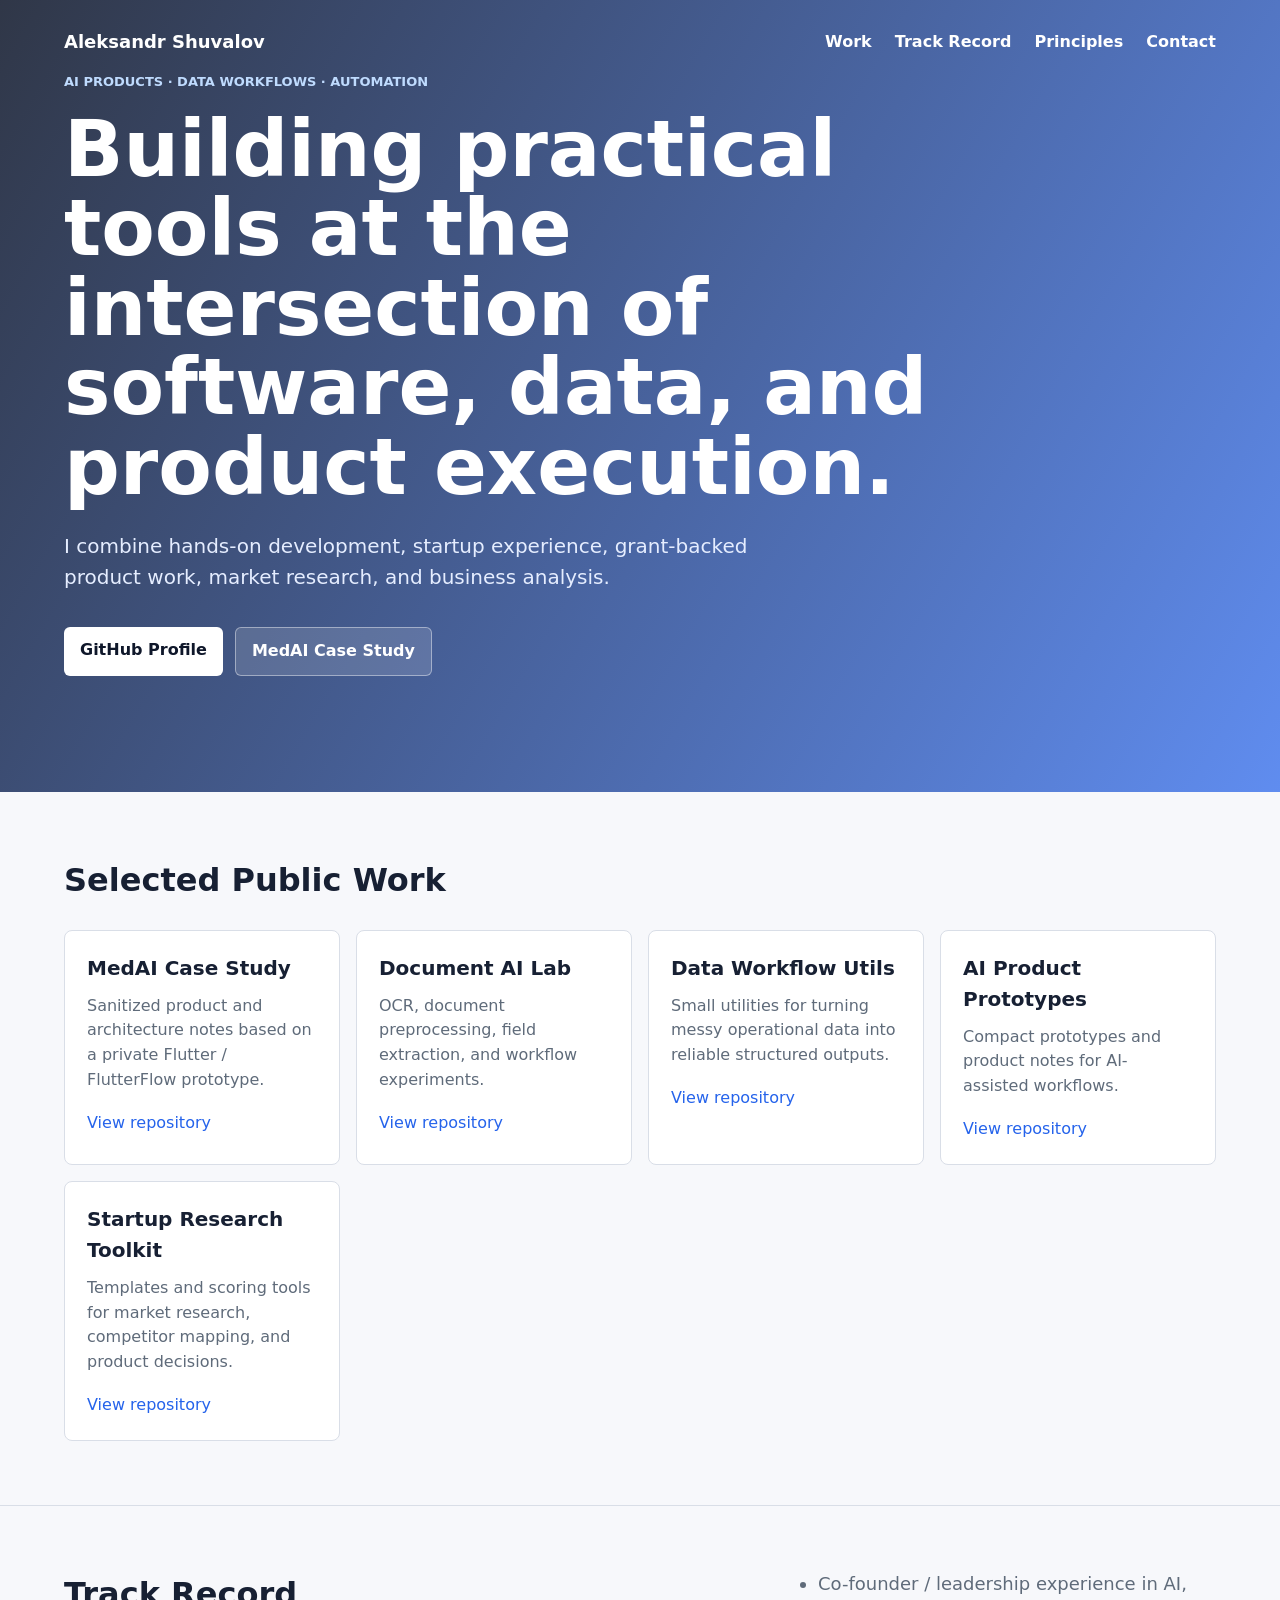
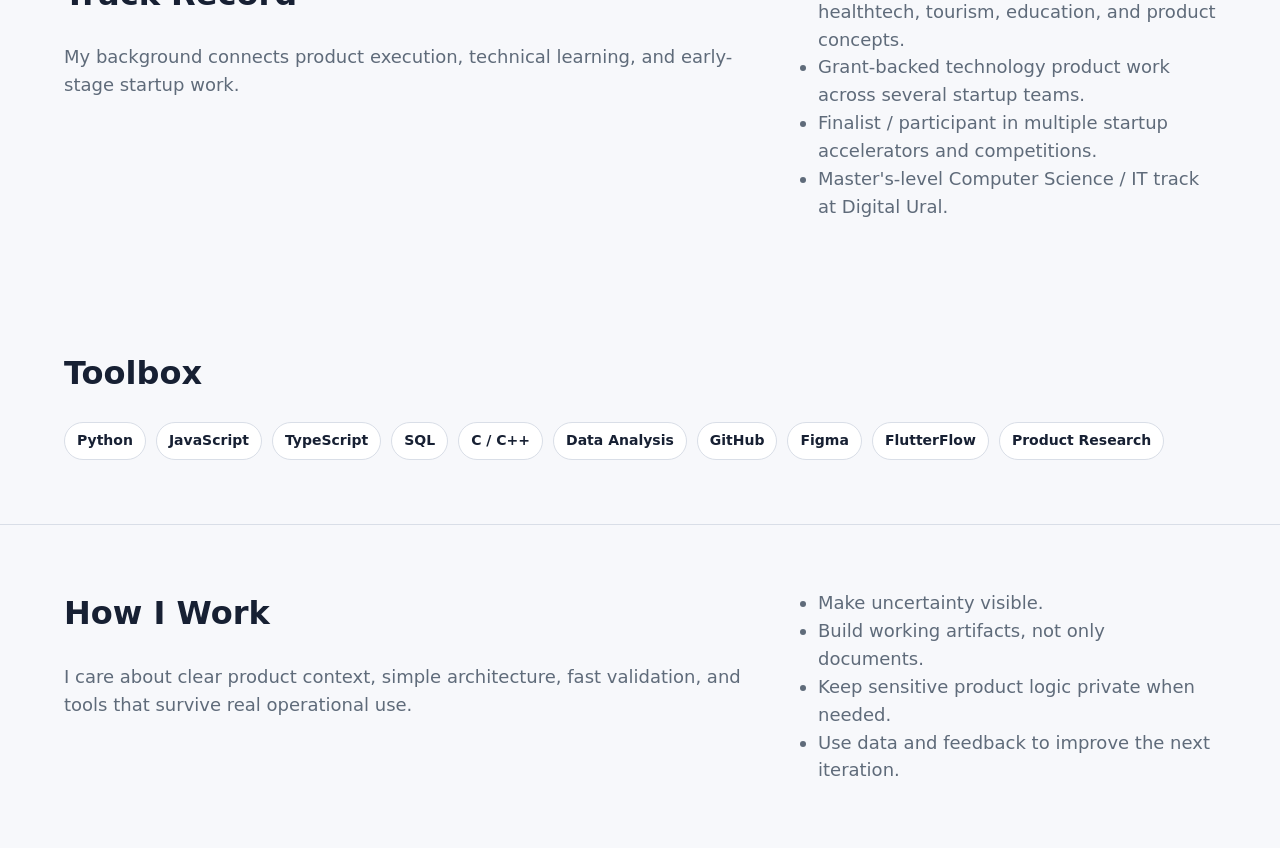
==== index.html @ 92960681 "Create portfolio site" ====
<!doctype html>
<html lang="en">
<head>
  <meta charset="utf-8">
  <meta name="viewport" content="width=device-width, initial-scale=1">
  <title>Aleksandr Shuvalov - AI Products, Data Workflows, Automation</title>
  <meta name="description" content="Portfolio of Aleksandr Shuvalov: AI products, data workflows, automation, product research, and selected public work.">
  <link rel="stylesheet" href="styles.css">
</head>
<body>
  <header class="hero">
    <nav>
      <a class="brand" href="/">Aleksandr Shuvalov</a>
      <div>
        <a href="#work">Work</a>
        <a href="#track">Track Record</a>
        <a href="#principles">Principles</a>
        <a href="mailto:shuv.aleksandr@icloud.com">Contact</a>
      </div>
    </nav>
    <section>
      <p class="eyebrow">AI products · data workflows · automation</p>
      <h1>Building practical tools at the intersection of software, data, and product execution.</h1>
      <p class="lead">I combine hands-on development, startup experience, grant-backed product work, market research, and business analysis.</p>
      <div class="actions">
        <a href="https://github.com/skritosss">GitHub Profile</a>
        <a href="https://github.com/skritosss/medai-case-study">MedAI Case Study</a>
      </div>
    </section>
  </header>

  <main>
    <section id="work" class="section">
      <h2>Selected Public Work</h2>
      <div class="grid">
        <article>
          <h3>MedAI Case Study</h3>
          <p>Sanitized product and architecture notes based on a private Flutter / FlutterFlow prototype.</p>
          <a href="https://github.com/skritosss/medai-case-study">View repository</a>
        </article>
        <article>
          <h3>Document AI Lab</h3>
          <p>OCR, document preprocessing, field extraction, and workflow experiments.</p>
          <a href="https://github.com/skritosss/document-ai-lab">View repository</a>
        </article>
        <article>
          <h3>Data Workflow Utils</h3>
          <p>Small utilities for turning messy operational data into reliable structured outputs.</p>
          <a href="https://github.com/skritosss/data-workflow-utils">View repository</a>
        </article>
        <article>
          <h3>AI Product Prototypes</h3>
          <p>Compact prototypes and product notes for AI-assisted workflows.</p>
          <a href="https://github.com/skritosss/ai-product-prototypes">View repository</a>
        </article>
        <article>
          <h3>Startup Research Toolkit</h3>
          <p>Templates and scoring tools for market research, competitor mapping, and product decisions.</p>
          <a href="https://github.com/skritosss/startup-research-toolkit">View repository</a>
        </article>
      </div>
    </section>

    <section id="track" class="section split">
      <div>
        <h2>Track Record</h2>
        <p>My background connects product execution, technical learning, and early-stage startup work.</p>
      </div>
      <ul>
        <li>Co-founder / leadership experience in AI, healthtech, tourism, education, and product concepts.</li>
        <li>Grant-backed technology product work across several startup teams.</li>
        <li>Finalist / participant in multiple startup accelerators and competitions.</li>
        <li>Master&apos;s-level Computer Science / IT track at Digital Ural.</li>
      </ul>
    </section>

    <section class="section">
      <h2>Toolbox</h2>
      <div class="chips">
        <span>Python</span>
        <span>JavaScript</span>
        <span>TypeScript</span>
        <span>SQL</span>
        <span>C / C++</span>
        <span>Data Analysis</span>
        <span>GitHub</span>
        <span>Figma</span>
        <span>FlutterFlow</span>
        <span>Product Research</span>
      </div>
    </section>

    <section id="principles" class="section split">
      <div>
        <h2>How I Work</h2>
        <p>I care about clear product context, simple architecture, fast validation, and tools that survive real operational use.</p>
      </div>
      <ul>
        <li>Make uncertainty visible.</li>
        <li>Build working artifacts, not only documents.</li>
        <li>Keep sensitive product logic private when needed.</li>
        <li>Use data and feedback to improve the next iteration.</li>
      </ul>
    </section>
  </main>
</body>
</html>
---- styles.css ----
:root {
  --bg: #f7f8fb;
  --ink: #172033;
  --muted: #5f6b7a;
  --line: #d9dee7;
  --card: #ffffff;
  --accent: #2563eb;
  --accent-dark: #0f3a8a;
}

* {
  box-sizing: border-box;
}

body {
  margin: 0;
  background: var(--bg);
  color: var(--ink);
  font-family: Inter, ui-sans-serif, system-ui, -apple-system, BlinkMacSystemFont, "Segoe UI", sans-serif;
  line-height: 1.55;
}

a {
  color: var(--accent);
  text-decoration: none;
}

a:hover {
  text-decoration: underline;
}

.hero {
  min-height: 88vh;
  padding: 28px clamp(20px, 5vw, 72px);
  background:
    linear-gradient(120deg, rgba(15, 23, 42, .86), rgba(37, 99, 235, .72)),
    url("https://images.unsplash.com/photo-1497366754035-f200968a6e72?auto=format&fit=crop&w=1800&q=80") center/cover;
  color: #fff;
  display: flex;
  flex-direction: column;
}

nav {
  display: flex;
  justify-content: space-between;
  gap: 20px;
  align-items: center;
}

nav a {
  color: #fff;
  margin-left: 18px;
  font-weight: 650;
}

.brand {
  margin-left: 0;
  font-size: 18px;
}

.hero section {
  max-width: 900px;
  margin: auto 0;
  padding-bottom: 8vh;
}

.eyebrow {
  margin: 0 0 18px;
  color: #bfdbfe;
  font-weight: 750;
  text-transform: uppercase;
  font-size: 13px;
}

h1 {
  margin: 0;
  max-width: 900px;
  font-size: clamp(40px, 7vw, 78px);
  line-height: 1.02;
  letter-spacing: 0;
}

.lead {
  max-width: 720px;
  margin: 24px 0 0;
  color: #e5edff;
  font-size: 20px;
}

.actions {
  display: flex;
  flex-wrap: wrap;
  gap: 12px;
  margin-top: 34px;
}

.actions a {
  color: #0f172a;
  background: #fff;
  border-radius: 6px;
  padding: 11px 16px;
  font-weight: 750;
}

.actions a + a {
  color: #fff;
  background: rgba(255, 255, 255, .14);
  border: 1px solid rgba(255, 255, 255, .42);
}

.section {
  padding: 64px clamp(20px, 5vw, 72px);
}

.section h2 {
  margin: 0 0 24px;
  font-size: 32px;
}

.grid {
  display: grid;
  grid-template-columns: repeat(auto-fit, minmax(240px, 1fr));
  gap: 16px;
}

.chips {
  display: flex;
  flex-wrap: wrap;
  gap: 10px;
}

.chips span {
  display: inline-flex;
  align-items: center;
  min-height: 34px;
  padding: 7px 12px;
  border: 1px solid var(--line);
  border-radius: 999px;
  background: #fff;
  color: var(--ink);
  font-weight: 700;
  font-size: 14px;
}

article {
  background: var(--card);
  border: 1px solid var(--line);
  border-radius: 8px;
  padding: 22px;
}

article h3 {
  margin: 0 0 10px;
  font-size: 20px;
}

article p {
  min-height: 74px;
  margin: 0 0 18px;
  color: var(--muted);
}

.split {
  display: grid;
  grid-template-columns: minmax(0, 1fr) minmax(260px, 420px);
  gap: 42px;
  border-top: 1px solid var(--line);
}

.split p,
.split li {
  color: var(--muted);
  font-size: 18px;
}

.split ul {
  margin: 0;
  padding-left: 22px;
}

@media (max-width: 720px) {
  nav {
    align-items: flex-start;
    flex-direction: column;
  }

  nav a {
    margin: 0 14px 0 0;
  }

  .split {
    grid-template-columns: 1fr;
  }
}
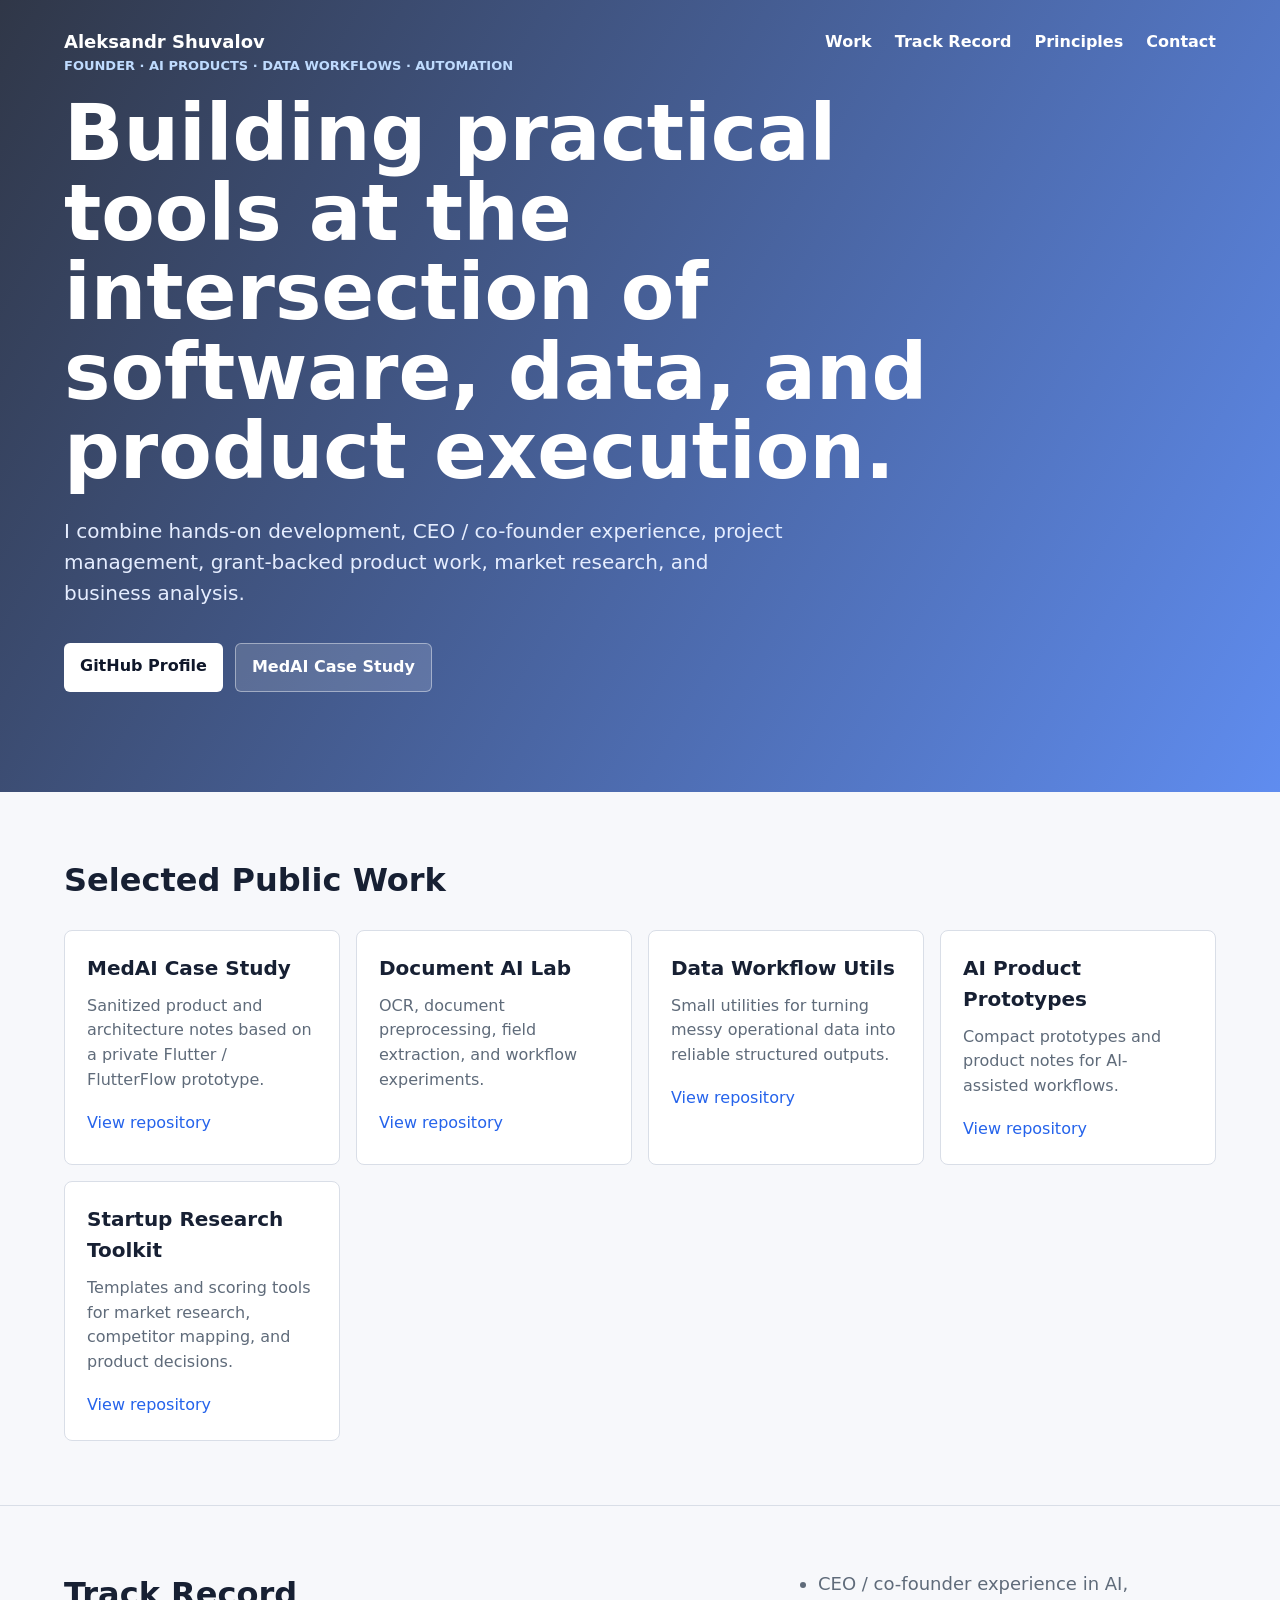
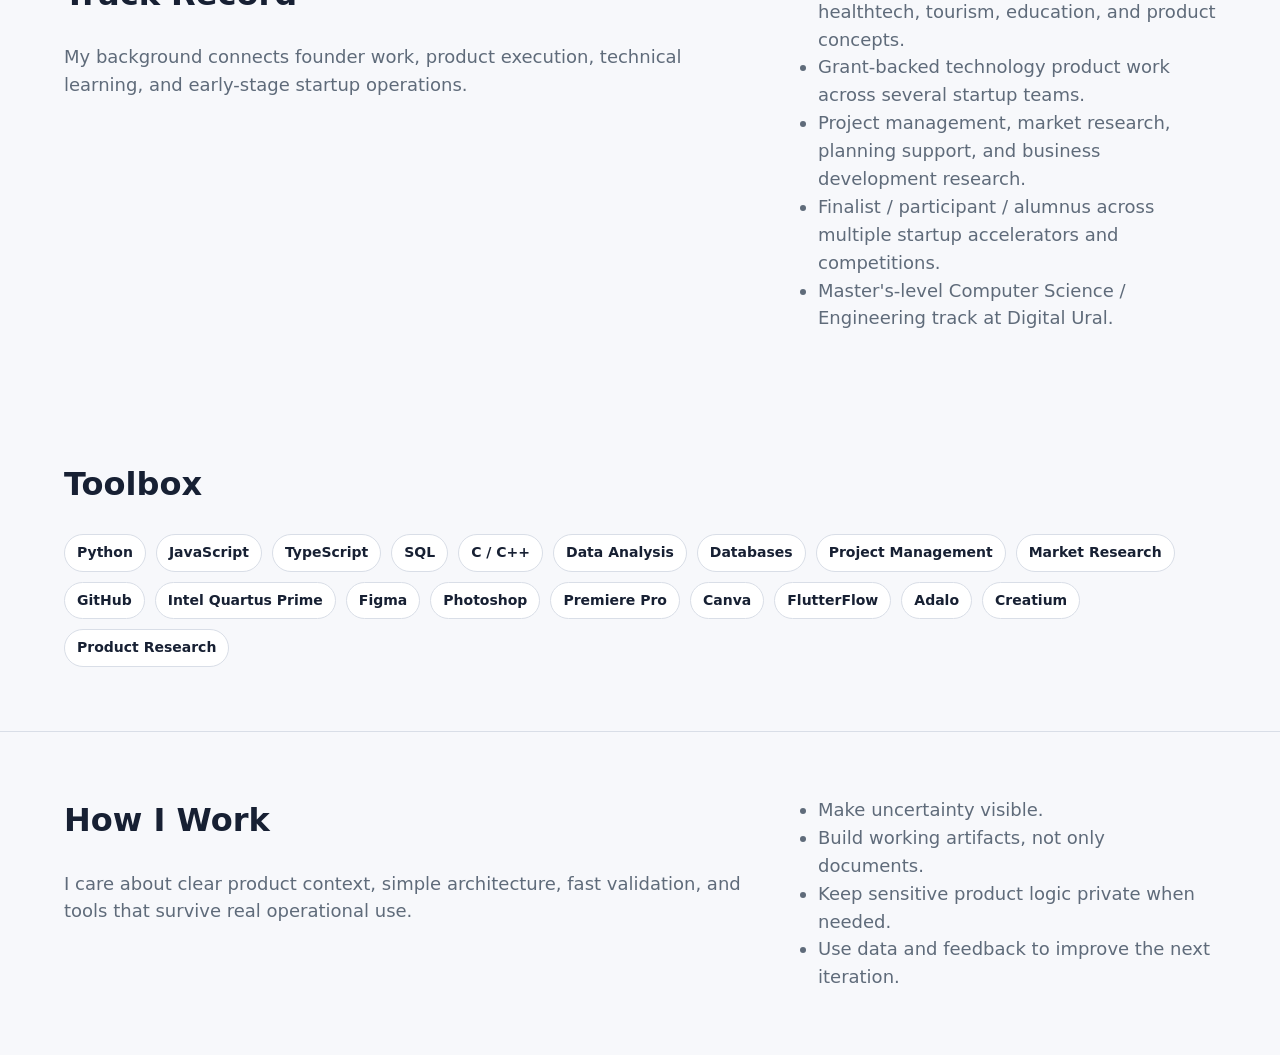
==== commit 7b80b825: "Align portfolio with updated CV" ====
--- a/index.html
+++ b/index.html
@@ -3,8 +3,8 @@
 <head>
   <meta charset="utf-8">
   <meta name="viewport" content="width=device-width, initial-scale=1">
-  <title>Aleksandr Shuvalov - AI Products, Data Workflows, Automation</title>
-  <meta name="description" content="Portfolio of Aleksandr Shuvalov: AI products, data workflows, automation, product research, and selected public work.">
+  <title>Aleksandr Shuvalov - Founder, AI Products, Data Workflows</title>
+  <meta name="description" content="Portfolio of Aleksandr Shuvalov: founder, IT and product specialist focused on AI products, data workflows, automation, market research, and product execution.">
   <link rel="stylesheet" href="styles.css">
 </head>
 <body>
@@ -19,9 +19,9 @@
       </div>
     </nav>
     <section>
-      <p class="eyebrow">AI products · data workflows · automation</p>
+      <p class="eyebrow">Founder · AI products · data workflows · automation</p>
       <h1>Building practical tools at the intersection of software, data, and product execution.</h1>
-      <p class="lead">I combine hands-on development, startup experience, grant-backed product work, market research, and business analysis.</p>
+      <p class="lead">I combine hands-on development, CEO / co-founder experience, project management, grant-backed product work, market research, and business analysis.</p>
       <div class="actions">
         <a href="https://github.com/skritosss">GitHub Profile</a>
         <a href="https://github.com/skritosss/medai-case-study">MedAI Case Study</a>
@@ -64,13 +64,14 @@
     <section id="track" class="section split">
       <div>
         <h2>Track Record</h2>
-        <p>My background connects product execution, technical learning, and early-stage startup work.</p>
+        <p>My background connects founder work, product execution, technical learning, and early-stage startup operations.</p>
       </div>
       <ul>
-        <li>Co-founder / leadership experience in AI, healthtech, tourism, education, and product concepts.</li>
+        <li>CEO / co-founder experience in AI, healthtech, tourism, education, and product concepts.</li>
         <li>Grant-backed technology product work across several startup teams.</li>
-        <li>Finalist / participant in multiple startup accelerators and competitions.</li>
-        <li>Master&apos;s-level Computer Science / IT track at Digital Ural.</li>
+        <li>Project management, market research, planning support, and business development research.</li>
+        <li>Finalist / participant / alumnus across multiple startup accelerators and competitions.</li>
+        <li>Master&apos;s-level Computer Science / Engineering track at Digital Ural.</li>
       </ul>
     </section>
 
@@ -83,9 +84,18 @@
         <span>SQL</span>
         <span>C / C++</span>
         <span>Data Analysis</span>
+        <span>Databases</span>
+        <span>Project Management</span>
+        <span>Market Research</span>
         <span>GitHub</span>
+        <span>Intel Quartus Prime</span>
         <span>Figma</span>
+        <span>Photoshop</span>
+        <span>Premiere Pro</span>
+        <span>Canva</span>
         <span>FlutterFlow</span>
+        <span>Adalo</span>
+        <span>Creatium</span>
         <span>Product Research</span>
       </div>
     </section>
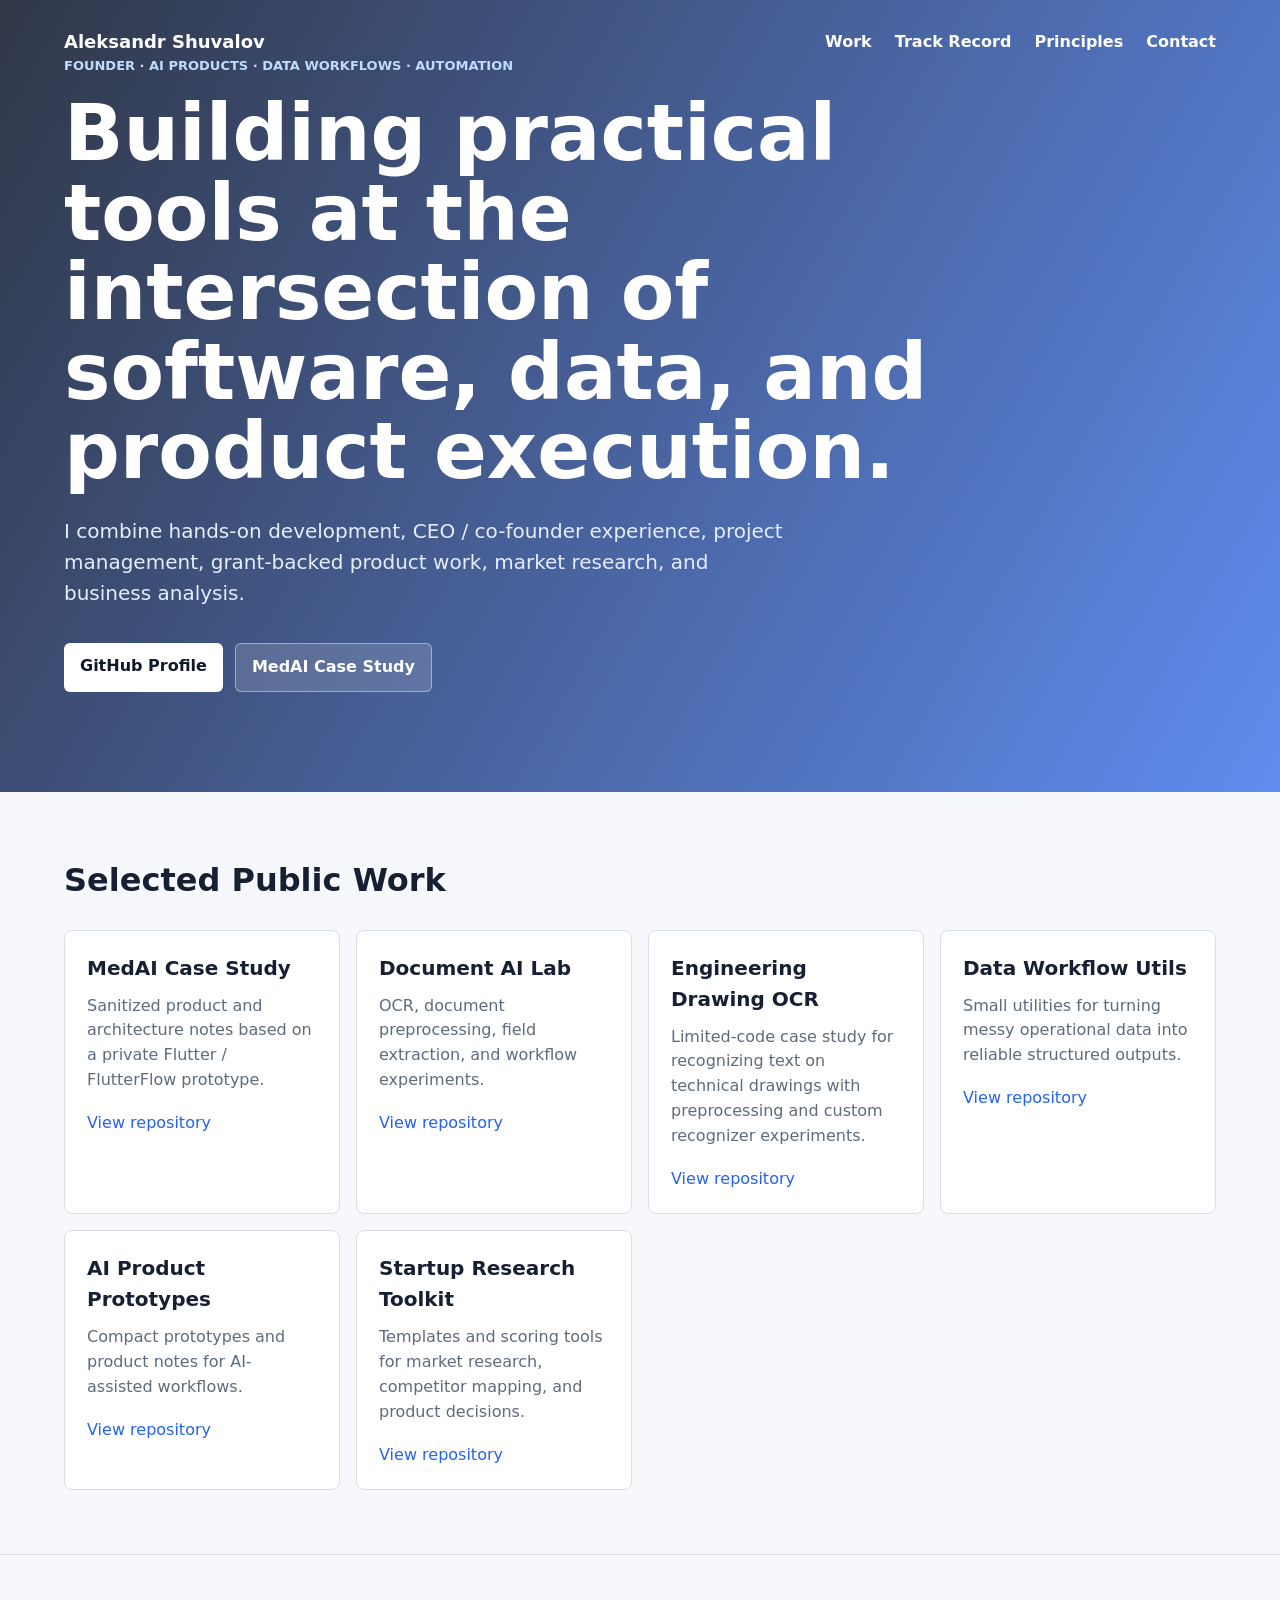
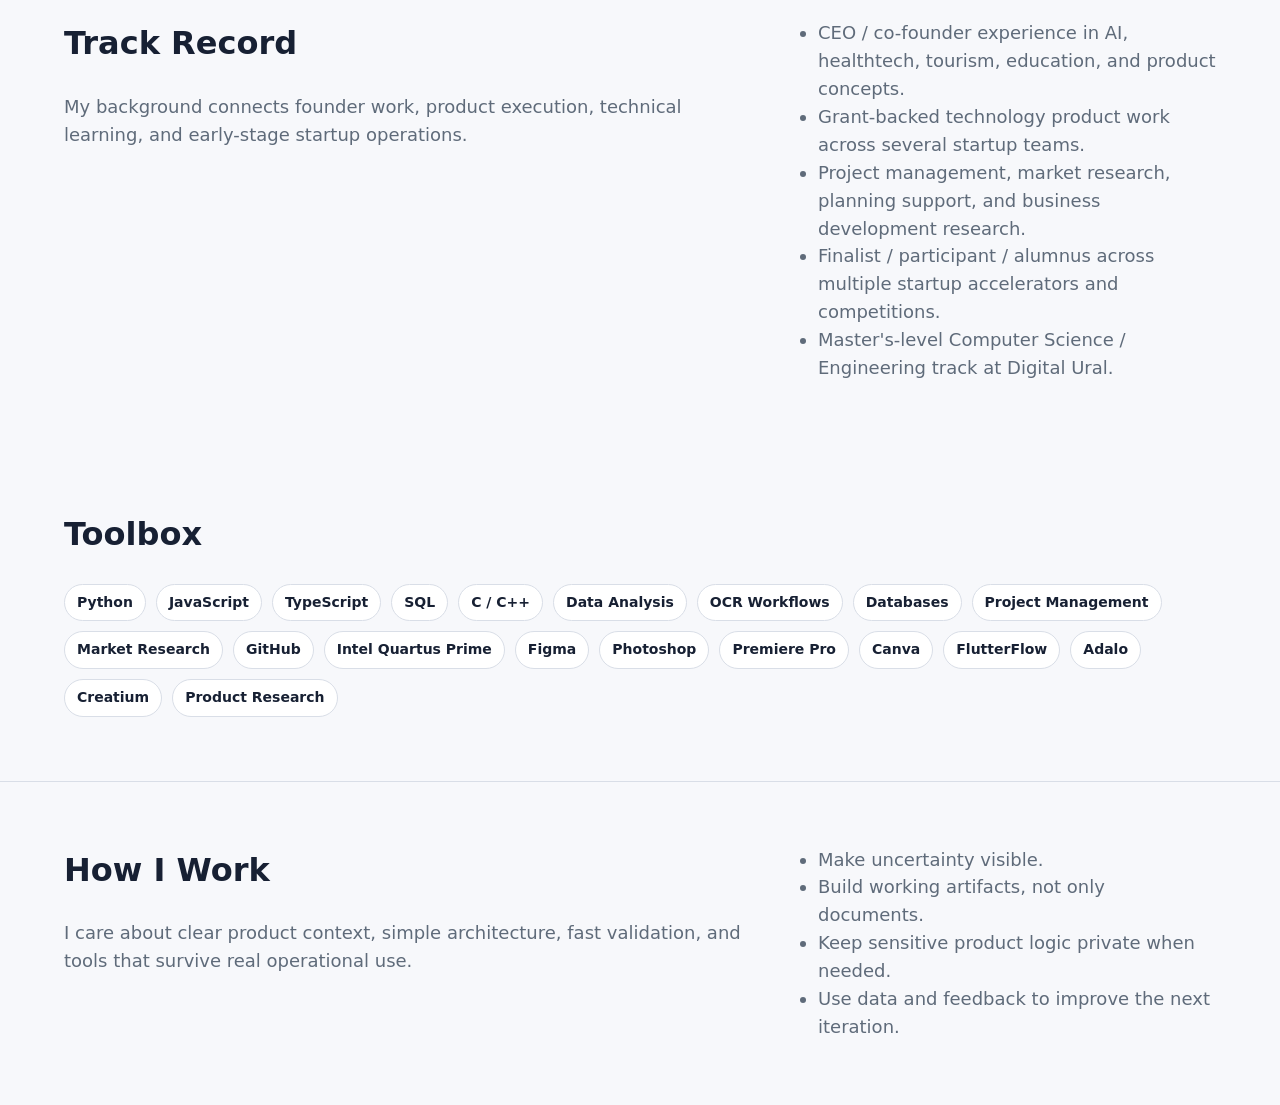
==== commit ad672065: "Add engineering drawing OCR portfolio case" ====
--- a/index.html
+++ b/index.html
@@ -44,6 +44,11 @@
           <a href="https://github.com/skritosss/document-ai-lab">View repository</a>
         </article>
         <article>
+          <h3>Engineering Drawing OCR</h3>
+          <p>Limited-code case study for recognizing text on technical drawings with preprocessing and custom recognizer experiments.</p>
+          <a href="https://github.com/skritosss/engineering-drawing-ocr">View repository</a>
+        </article>
+        <article>
           <h3>Data Workflow Utils</h3>
           <p>Small utilities for turning messy operational data into reliable structured outputs.</p>
           <a href="https://github.com/skritosss/data-workflow-utils">View repository</a>
@@ -84,6 +89,7 @@
         <span>SQL</span>
         <span>C / C++</span>
         <span>Data Analysis</span>
+        <span>OCR Workflows</span>
         <span>Databases</span>
         <span>Project Management</span>
         <span>Market Research</span>
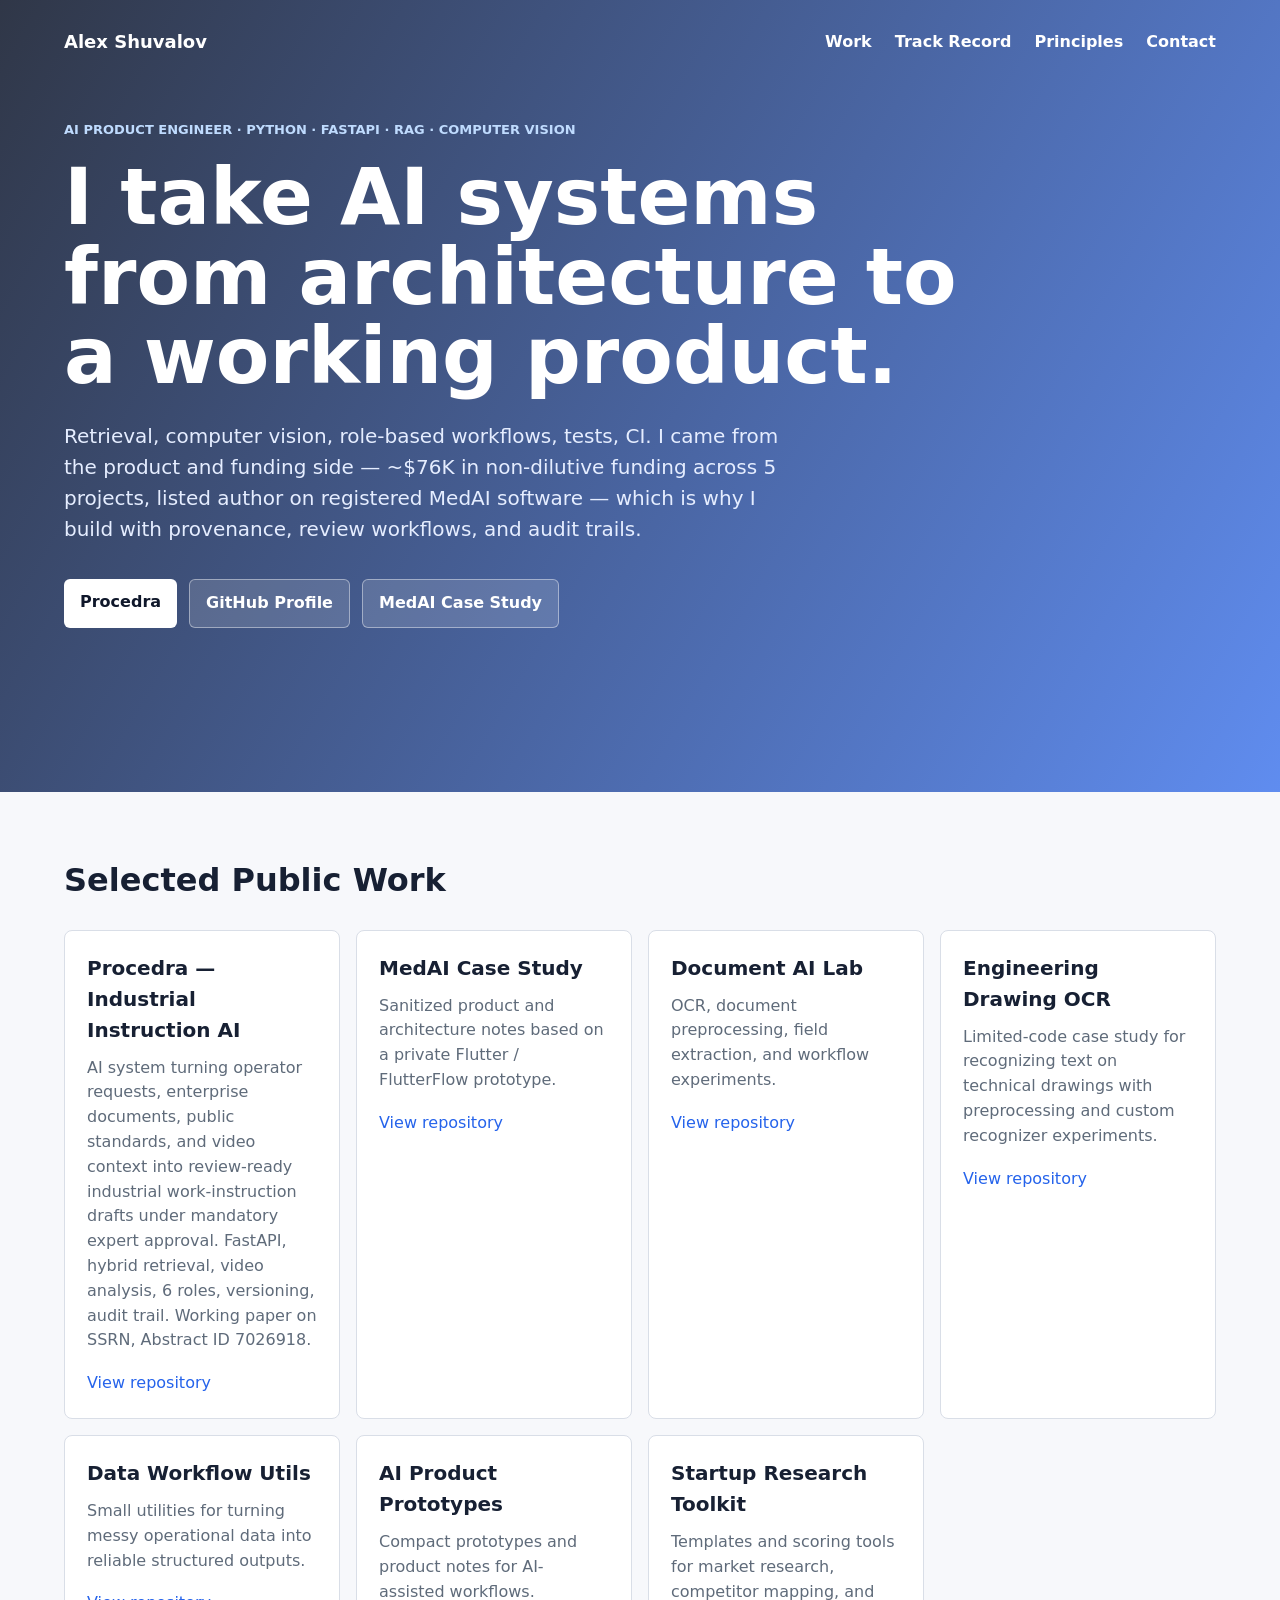
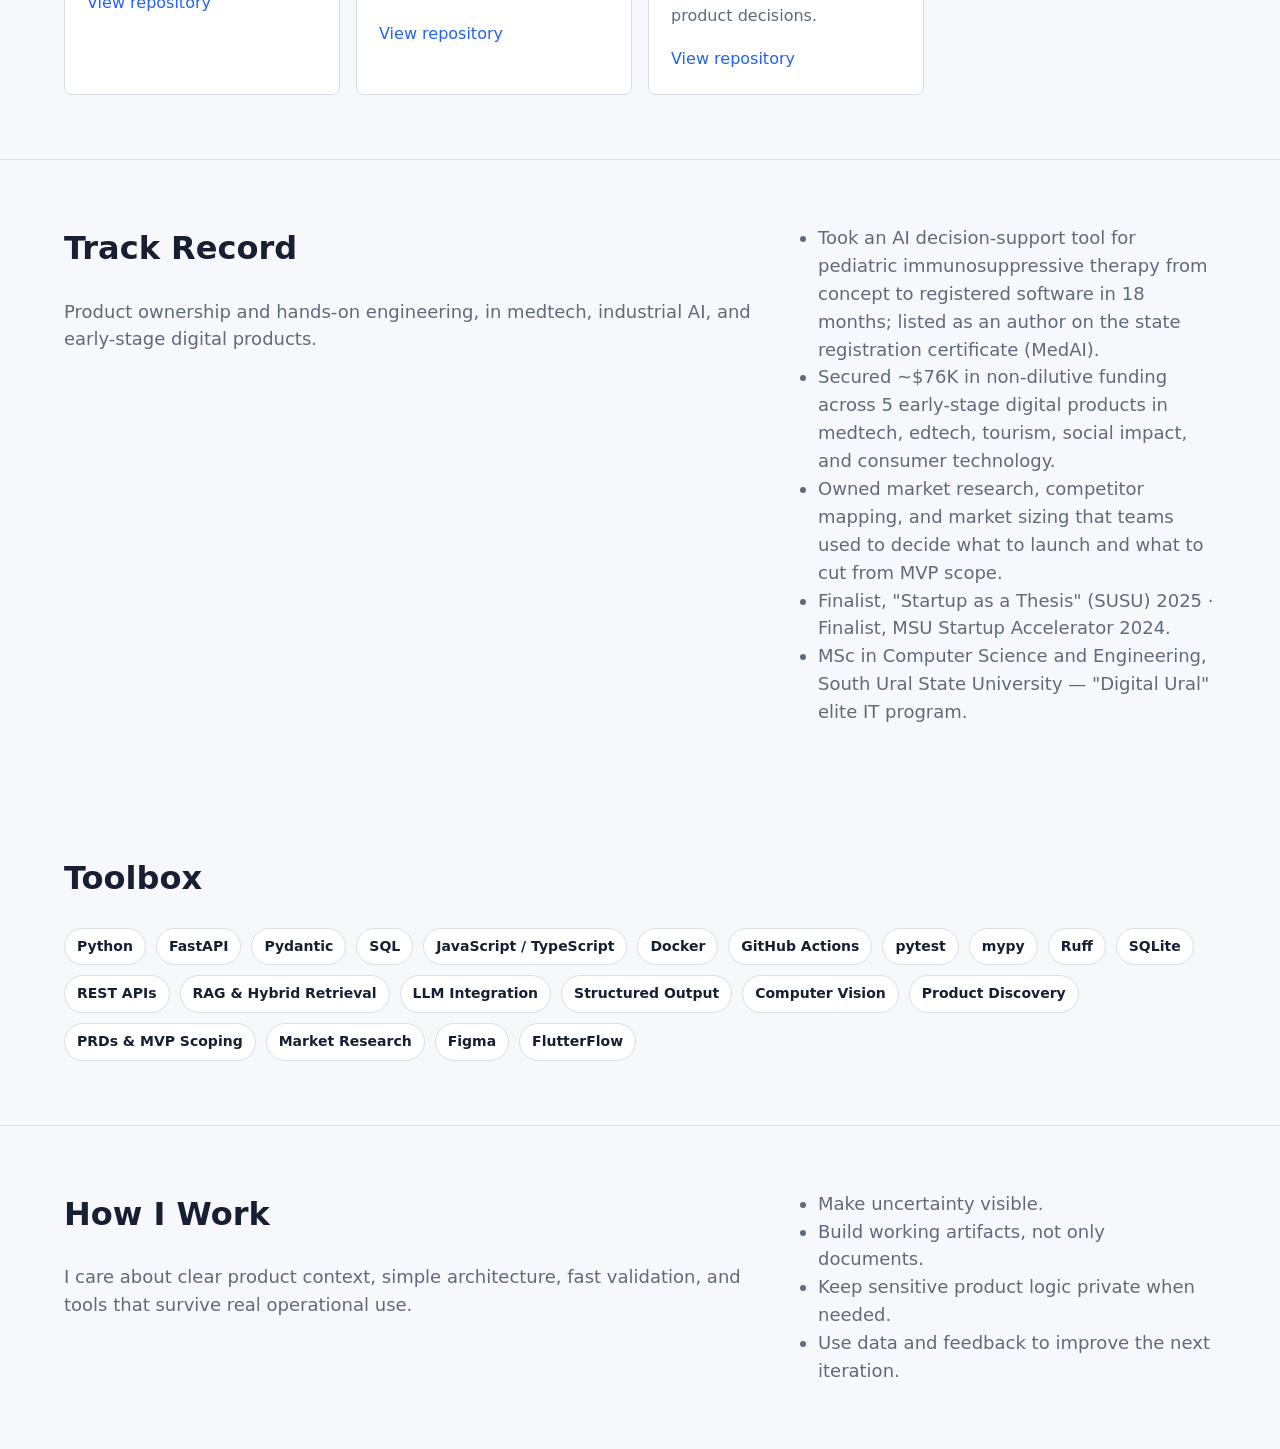
==== commit cc8802e1: "Align portfolio with AI Product Engineer positioning" ====
--- a/index.html
+++ b/index.html
@@ -3,14 +3,14 @@
 <head>
   <meta charset="utf-8">
   <meta name="viewport" content="width=device-width, initial-scale=1">
-  <title>Aleksandr Shuvalov - Founder, AI Products, Data Workflows</title>
-  <meta name="description" content="Portfolio of Aleksandr Shuvalov: founder, IT and product specialist focused on AI products, data workflows, automation, market research, and product execution.">
+  <title>Alex Shuvalov - AI Product Engineer</title>
+  <meta name="description" content="Portfolio of Alex Shuvalov: AI product engineer working with Python, FastAPI, RAG and retrieval, computer vision, and role-based product workflows.">
   <link rel="stylesheet" href="styles.css">
 </head>
 <body>
   <header class="hero">
     <nav>
-      <a class="brand" href="/">Aleksandr Shuvalov</a>
+      <a class="brand" href="/">Alex Shuvalov</a>
       <div>
         <a href="#work">Work</a>
         <a href="#track">Track Record</a>
@@ -19,10 +19,11 @@
       </div>
     </nav>
     <section>
-      <p class="eyebrow">Founder · AI products · data workflows · automation</p>
-      <h1>Building practical tools at the intersection of software, data, and product execution.</h1>
-      <p class="lead">I combine hands-on development, CEO / co-founder experience, project management, grant-backed product work, market research, and business analysis.</p>
+      <p class="eyebrow">AI Product Engineer · Python · FastAPI · RAG · Computer Vision</p>
+      <h1>I take AI systems from architecture to a working product.</h1>
+      <p class="lead">Retrieval, computer vision, role-based workflows, tests, CI. I came from the product and funding side — ~$76K in non-dilutive funding across 5 projects, listed author on registered MedAI software — which is why I build with provenance, review workflows, and audit trails.</p>
       <div class="actions">
+        <a href="https://github.com/skritosss/procedra-industrial-ai">Procedra</a>
         <a href="https://github.com/skritosss">GitHub Profile</a>
         <a href="https://github.com/skritosss/medai-case-study">MedAI Case Study</a>
       </div>
@@ -33,6 +34,11 @@
     <section id="work" class="section">
       <h2>Selected Public Work</h2>
       <div class="grid">
+        <article>
+          <h3>Procedra — Industrial Instruction AI</h3>
+          <p>AI system turning operator requests, enterprise documents, public standards, and video context into review-ready industrial work-instruction drafts under mandatory expert approval. FastAPI, hybrid retrieval, video analysis, 6 roles, versioning, audit trail. Working paper on SSRN, Abstract ID 7026918.</p>
+          <a href="https://github.com/skritosss/procedra-industrial-ai">View repository</a>
+        </article>
         <article>
           <h3>MedAI Case Study</h3>
           <p>Sanitized product and architecture notes based on a private Flutter / FlutterFlow prototype.</p>
@@ -69,14 +75,14 @@
     <section id="track" class="section split">
       <div>
         <h2>Track Record</h2>
-        <p>My background connects founder work, product execution, technical learning, and early-stage startup operations.</p>
+        <p>Product ownership and hands-on engineering, in medtech, industrial AI, and early-stage digital products.</p>
       </div>
       <ul>
-        <li>CEO / co-founder experience in AI, healthtech, tourism, education, and product concepts.</li>
-        <li>Grant-backed technology product work across several startup teams.</li>
-        <li>Project management, market research, planning support, and business development research.</li>
-        <li>Finalist / participant / alumnus across multiple startup accelerators and competitions.</li>
-        <li>Master&apos;s-level Computer Science / Engineering track at Digital Ural.</li>
+        <li>Took an AI decision-support tool for pediatric immunosuppressive therapy from concept to registered software in 18 months; listed as an author on the state registration certificate (MedAI).</li>
+        <li>Secured ~$76K in non-dilutive funding across 5 early-stage digital products in medtech, edtech, tourism, social impact, and consumer technology.</li>
+        <li>Owned market research, competitor mapping, and market sizing that teams used to decide what to launch and what to cut from MVP scope.</li>
+        <li>Finalist, &quot;Startup as a Thesis&quot; (SUSU) 2025 · Finalist, MSU Startup Accelerator 2024.</li>
+        <li>MSc in Computer Science and Engineering, South Ural State University — &quot;Digital Ural&quot; elite IT program.</li>
       </ul>
     </section>
 
@@ -84,25 +90,26 @@
       <h2>Toolbox</h2>
       <div class="chips">
         <span>Python</span>
-        <span>JavaScript</span>
-        <span>TypeScript</span>
+        <span>FastAPI</span>
+        <span>Pydantic</span>
         <span>SQL</span>
-        <span>C / C++</span>
-        <span>Data Analysis</span>
-        <span>OCR Workflows</span>
-        <span>Databases</span>
-        <span>Project Management</span>
+        <span>JavaScript / TypeScript</span>
+        <span>Docker</span>
+        <span>GitHub Actions</span>
+        <span>pytest</span>
+        <span>mypy</span>
+        <span>Ruff</span>
+        <span>SQLite</span>
+        <span>REST APIs</span>
+        <span>RAG &amp; Hybrid Retrieval</span>
+        <span>LLM Integration</span>
+        <span>Structured Output</span>
+        <span>Computer Vision</span>
+        <span>Product Discovery</span>
+        <span>PRDs &amp; MVP Scoping</span>
         <span>Market Research</span>
-        <span>GitHub</span>
-        <span>Intel Quartus Prime</span>
         <span>Figma</span>
-        <span>Photoshop</span>
-        <span>Premiere Pro</span>
-        <span>Canva</span>
         <span>FlutterFlow</span>
-        <span>Adalo</span>
-        <span>Creatium</span>
-        <span>Product Research</span>
       </div>
     </section>
 
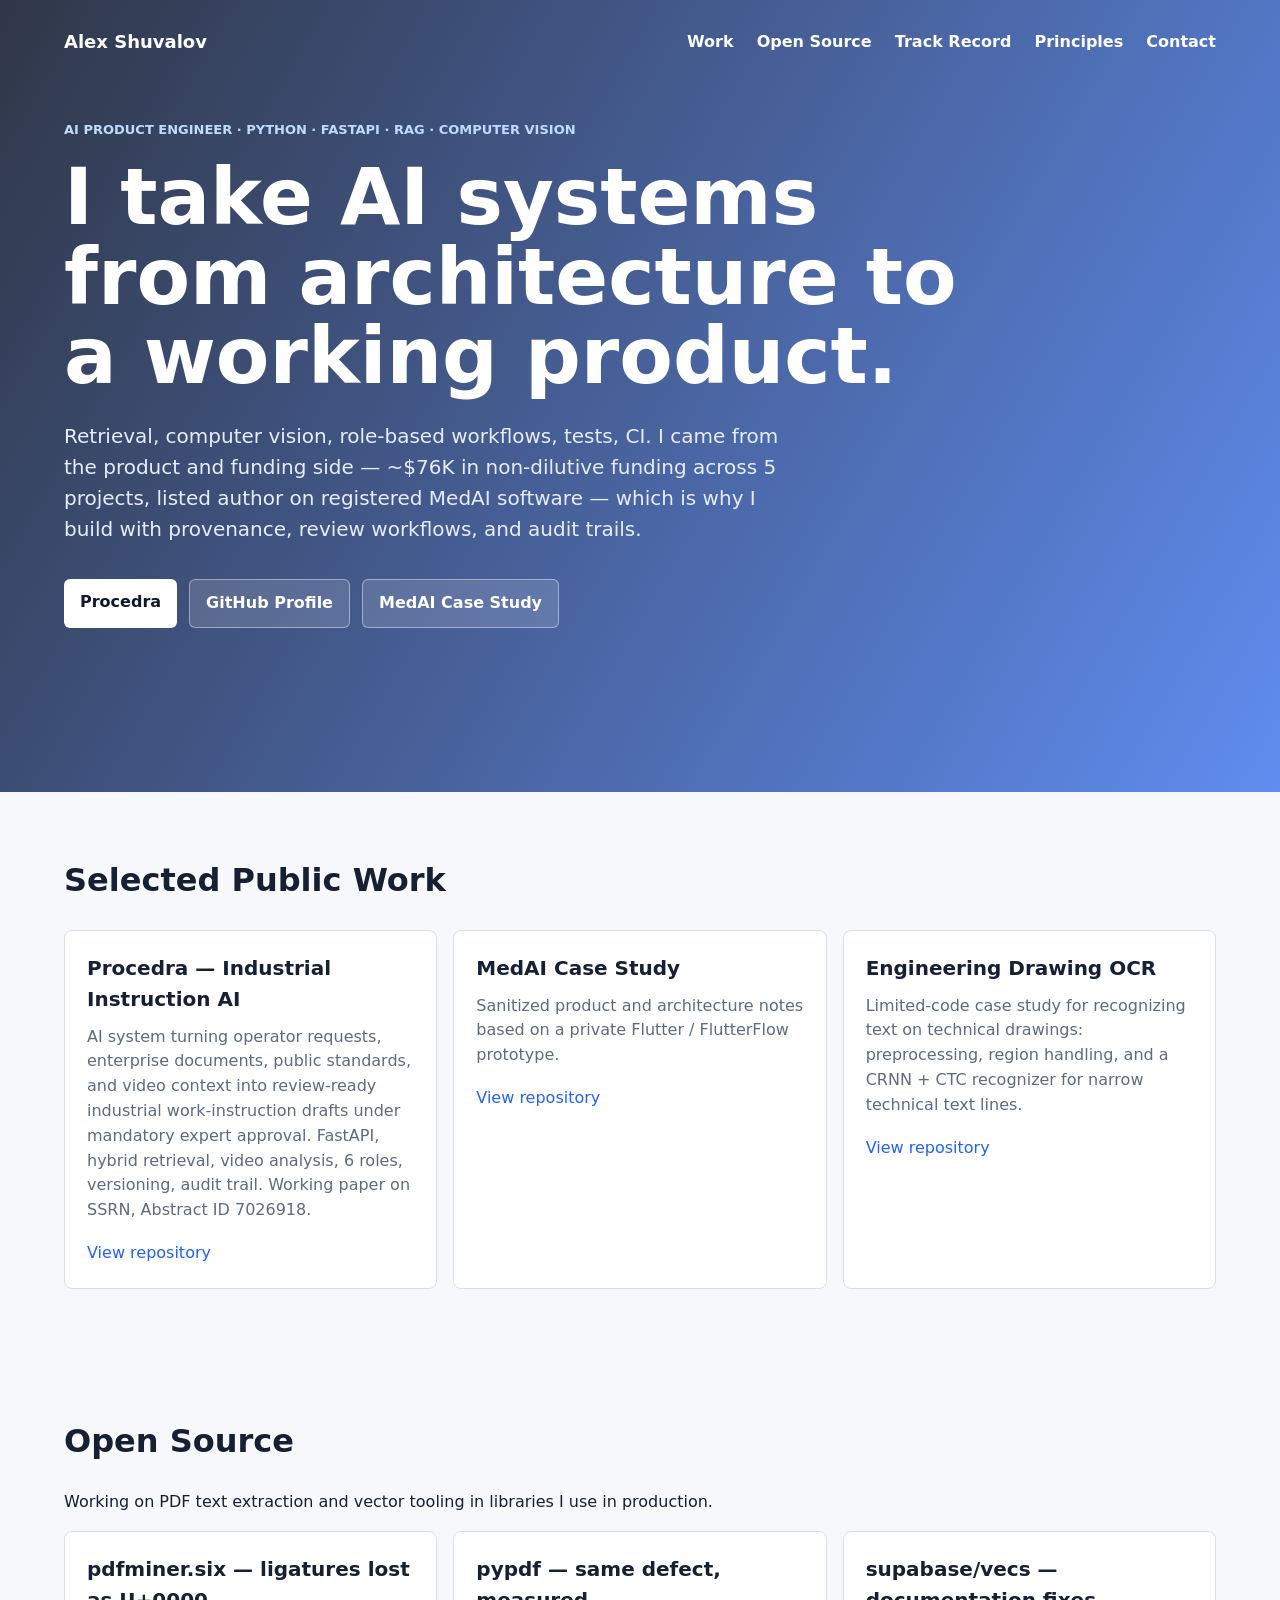
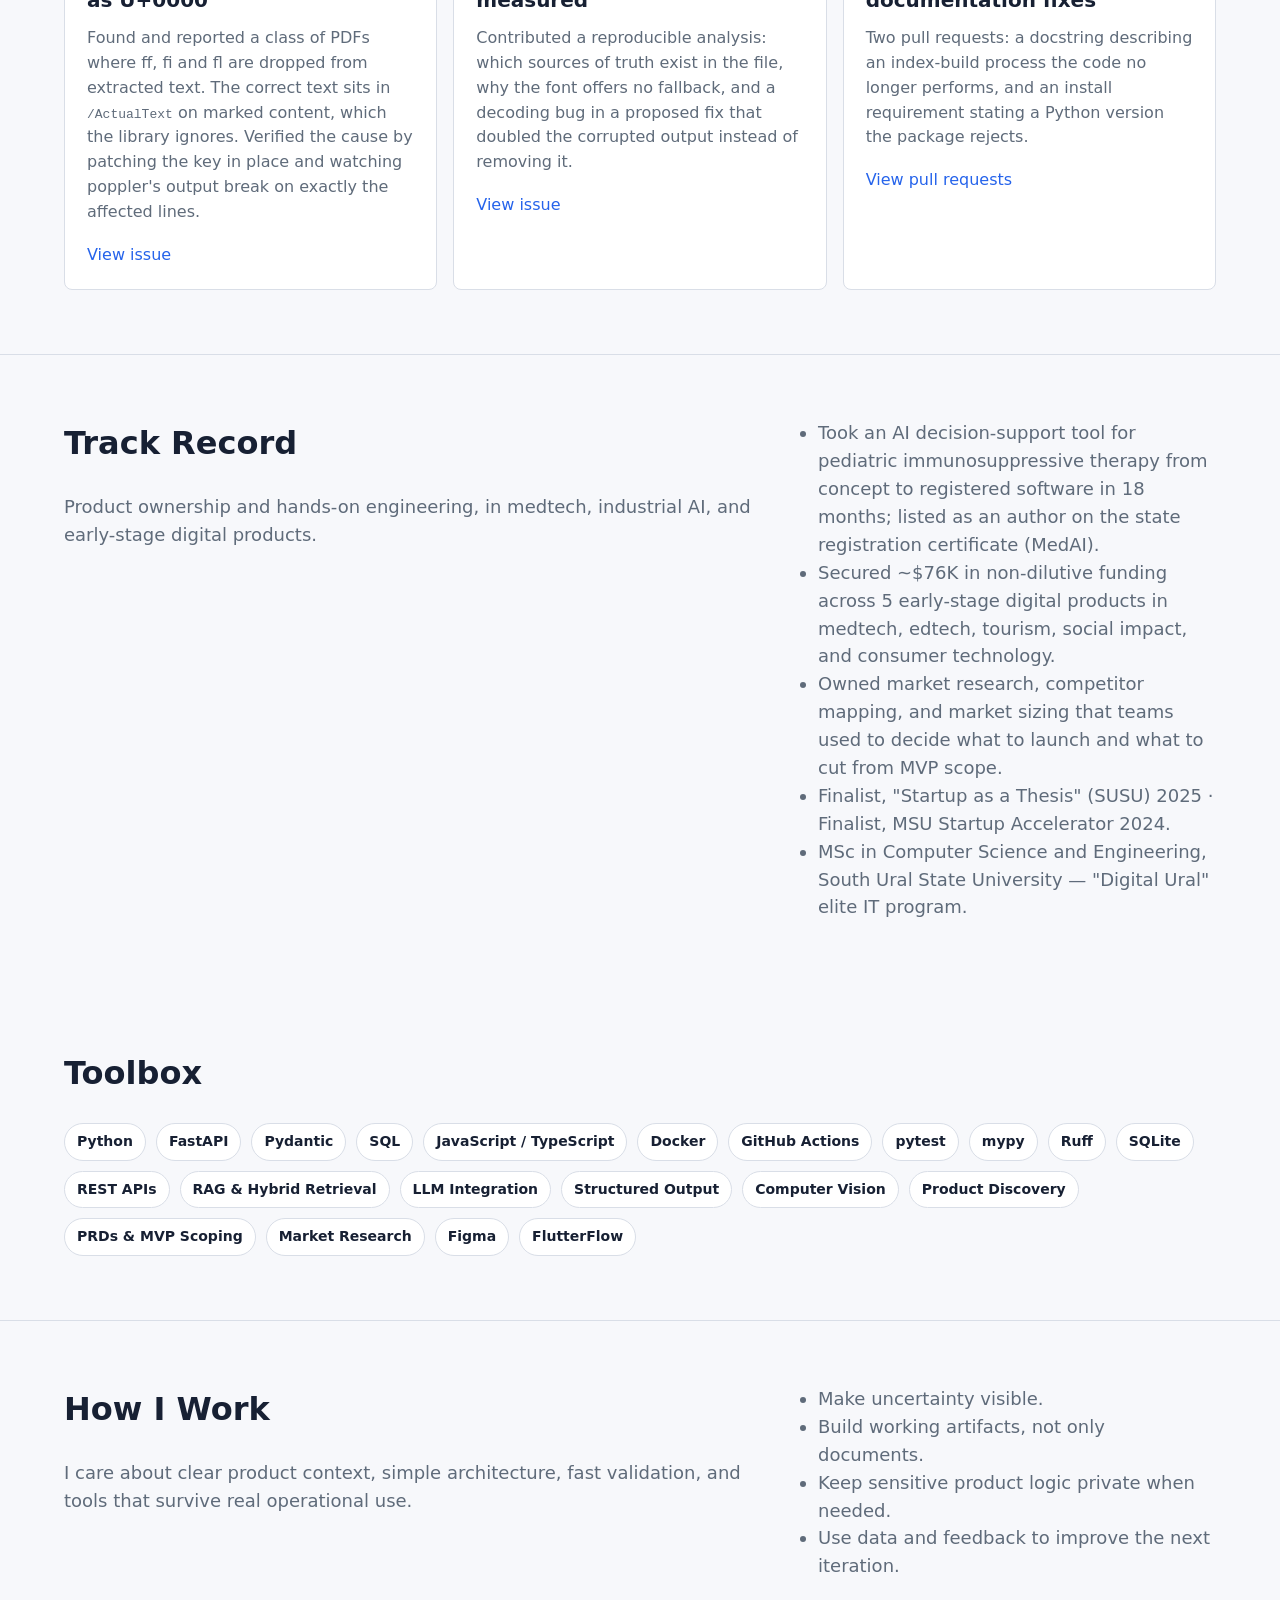
==== commit 44d3a78d: "Show three real projects and the open-source work instead of seven stubs Four of the seven listed re" ====
--- a/index.html
+++ b/index.html
@@ -13,6 +13,7 @@
       <a class="brand" href="/">Alex Shuvalov</a>
       <div>
         <a href="#work">Work</a>
+        <a href="#oss">Open Source</a>
         <a href="#track">Track Record</a>
         <a href="#principles">Principles</a>
         <a href="mailto:shuv.aleksandr@icloud.com">Contact</a>
@@ -45,29 +46,31 @@
           <a href="https://github.com/skritosss/medai-case-study">View repository</a>
         </article>
         <article>
-          <h3>Document AI Lab</h3>
-          <p>OCR, document preprocessing, field extraction, and workflow experiments.</p>
-          <a href="https://github.com/skritosss/document-ai-lab">View repository</a>
+          <h3>Engineering Drawing OCR</h3>
+          <p>Limited-code case study for recognizing text on technical drawings: preprocessing, region handling, and a CRNN + CTC recognizer for narrow technical text lines.</p>
+          <a href="https://github.com/skritosss/engineering-drawing-ocr">View repository</a>
+        </article>
+      </div>
+    </section>
+
+    <section id="oss" class="section">
+      <h2>Open Source</h2>
+      <p>Working on PDF text extraction and vector tooling in libraries I use in production.</p>
+      <div class="grid">
+        <article>
+          <h3>pdfminer.six — ligatures lost as U+0000</h3>
+          <p>Found and reported a class of PDFs where ff, fi and fl are dropped from extracted text. The correct text sits in <code>/ActualText</code> on marked content, which the library ignores. Verified the cause by patching the key in place and watching poppler's output break on exactly the affected lines.</p>
+          <a href="https://github.com/pdfminer/pdfminer.six/issues/1288">View issue</a>
         </article>
         <article>
-          <h3>Engineering Drawing OCR</h3>
-          <p>Limited-code case study for recognizing text on technical drawings with preprocessing and custom recognizer experiments.</p>
-          <a href="https://github.com/skritosss/engineering-drawing-ocr">View repository</a>
+          <h3>pypdf — same defect, measured</h3>
+          <p>Contributed a reproducible analysis: which sources of truth exist in the file, why the font offers no fallback, and a decoding bug in a proposed fix that doubled the corrupted output instead of removing it.</p>
+          <a href="https://github.com/py-pdf/pypdf/issues/1351">View issue</a>
         </article>
         <article>
-          <h3>Data Workflow Utils</h3>
-          <p>Small utilities for turning messy operational data into reliable structured outputs.</p>
-          <a href="https://github.com/skritosss/data-workflow-utils">View repository</a>
-        </article>
-        <article>
-          <h3>AI Product Prototypes</h3>
-          <p>Compact prototypes and product notes for AI-assisted workflows.</p>
-          <a href="https://github.com/skritosss/ai-product-prototypes">View repository</a>
-        </article>
-        <article>
-          <h3>Startup Research Toolkit</h3>
-          <p>Templates and scoring tools for market research, competitor mapping, and product decisions.</p>
-          <a href="https://github.com/skritosss/startup-research-toolkit">View repository</a>
+          <h3>supabase/vecs — documentation fixes</h3>
+          <p>Two pull requests: a docstring describing an index-build process the code no longer performs, and an install requirement stating a Python version the package rejects.</p>
+          <a href="https://github.com/supabase/vecs/pulls?q=author%3Askritosss">View pull requests</a>
         </article>
       </div>
     </section>
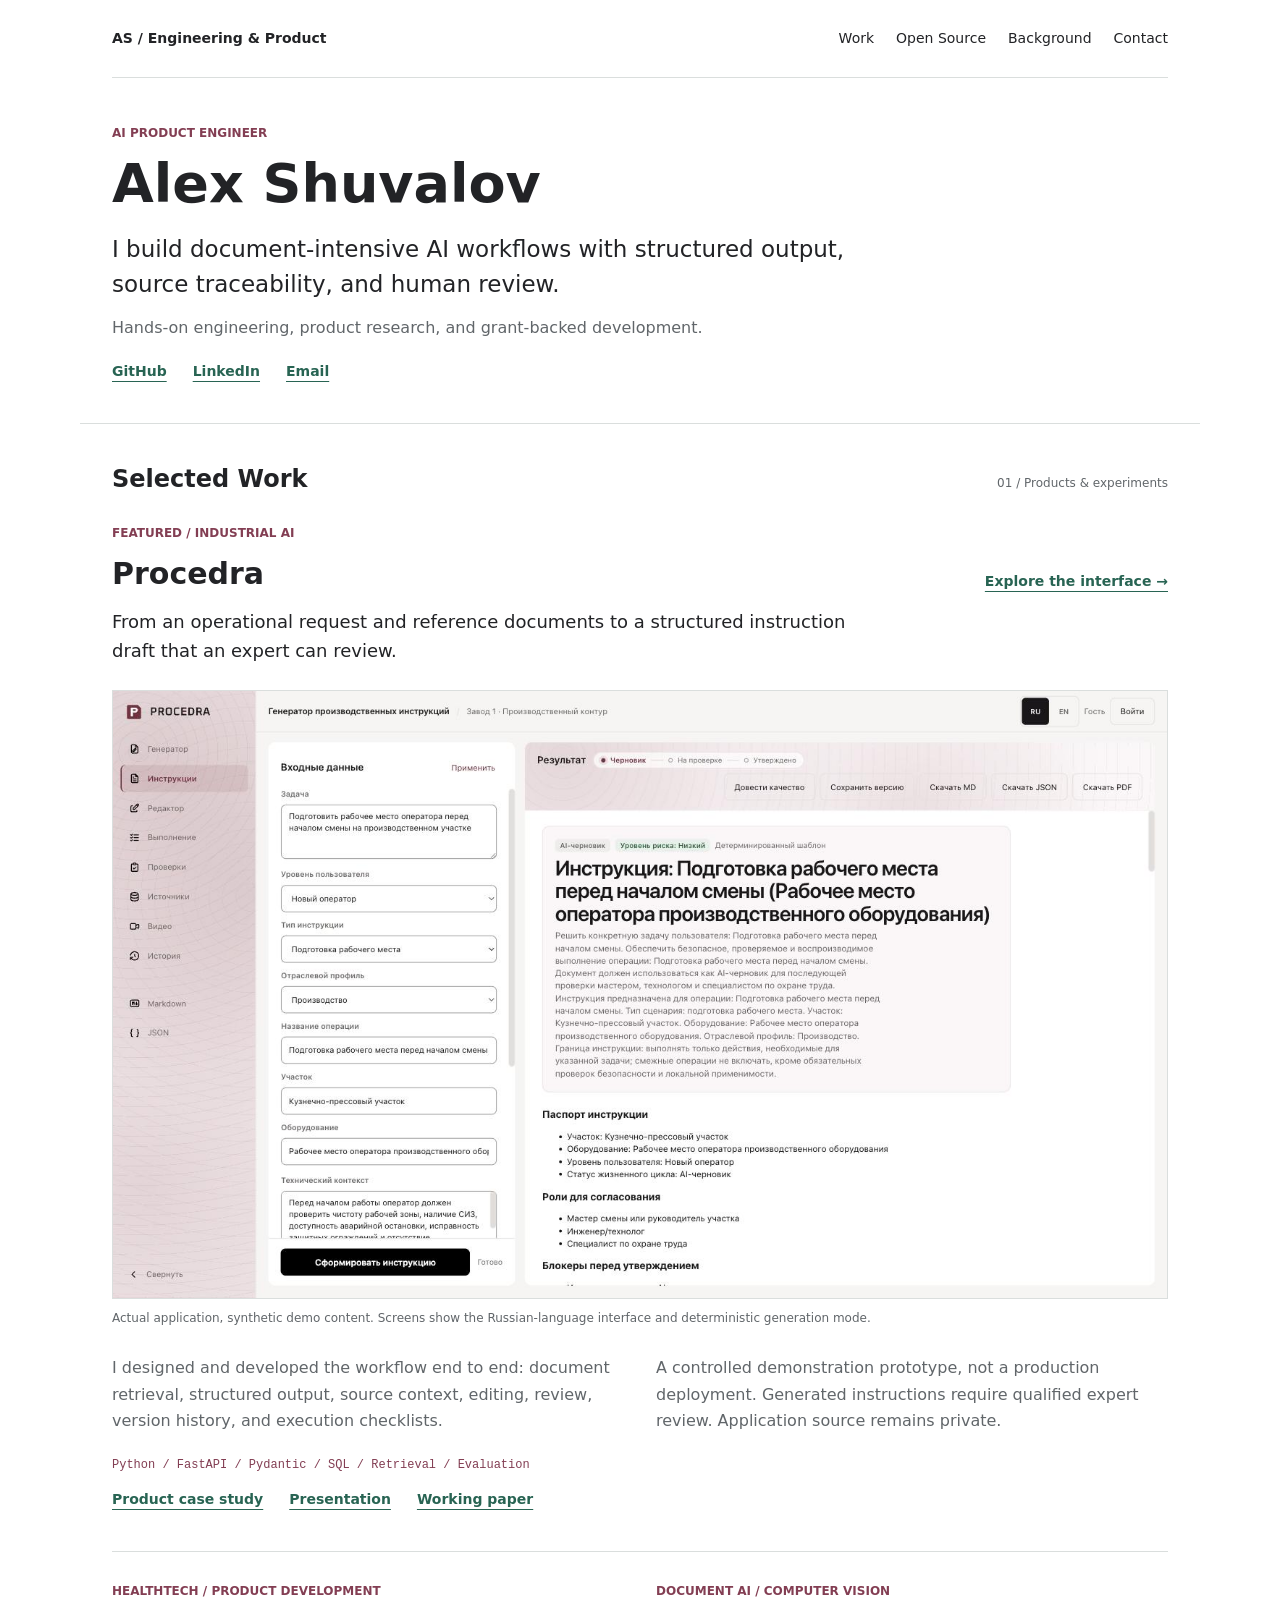
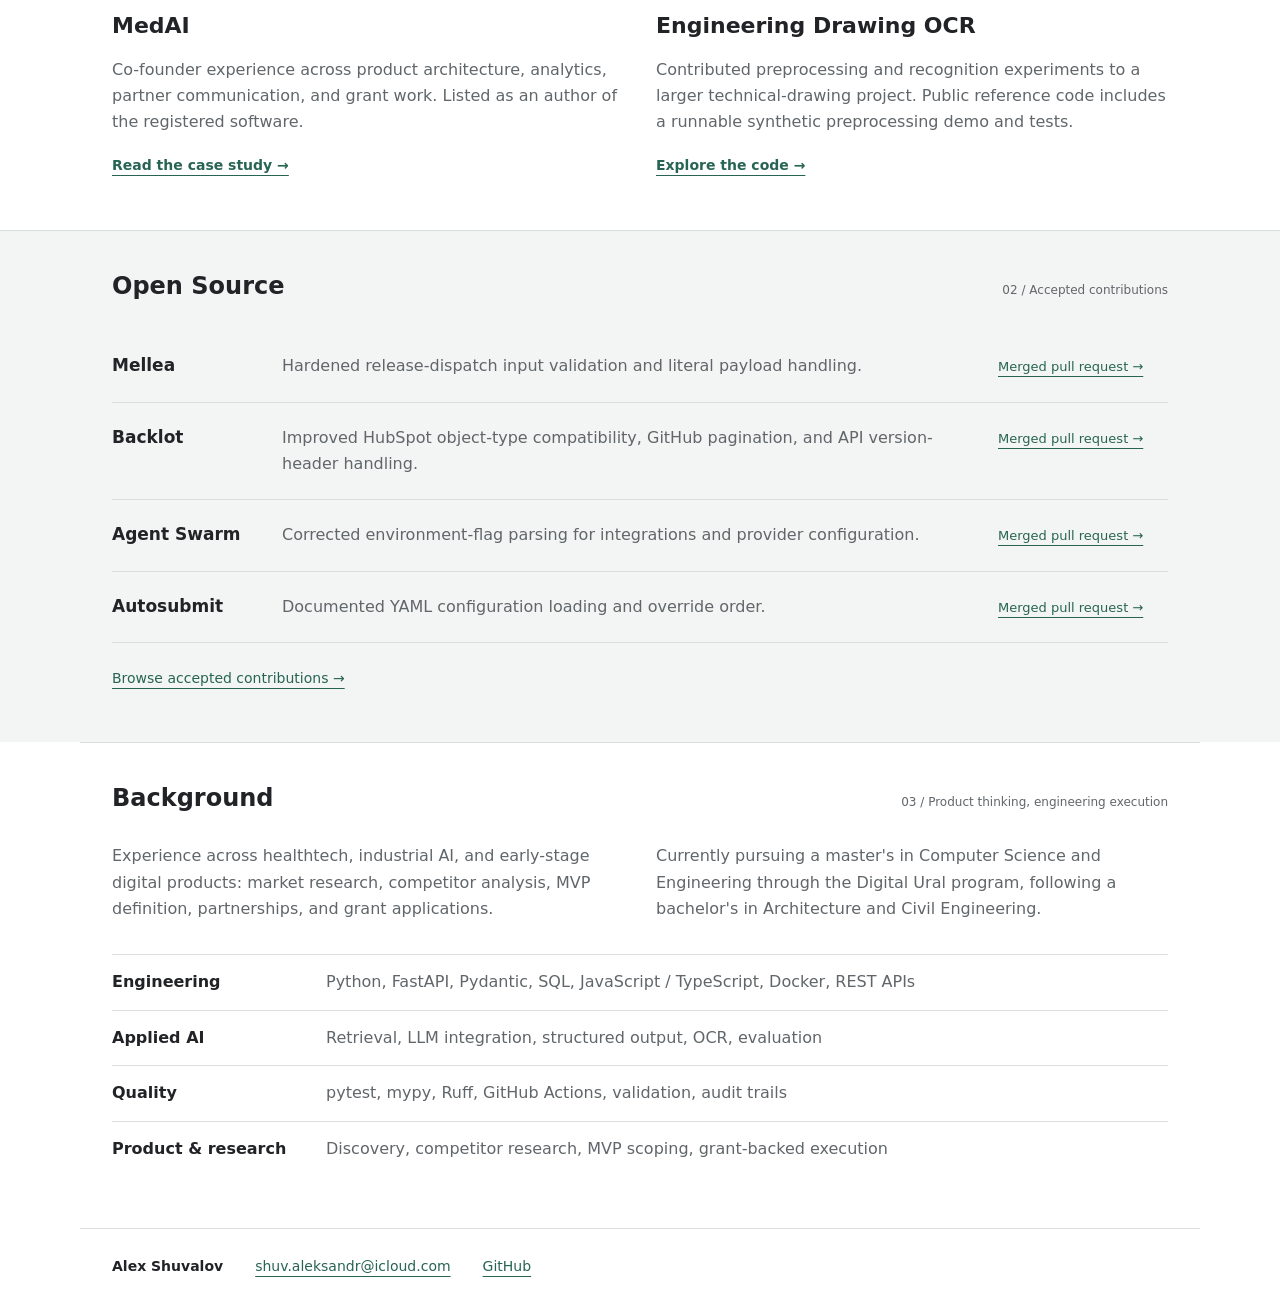
==== commit 66b31f78: "Refresh portfolio around product evidence and accepted contributions" ====
--- a/index.html
+++ b/index.html
@@ -3,131 +3,51 @@
 <head>
   <meta charset="utf-8">
   <meta name="viewport" content="width=device-width, initial-scale=1">
-  <title>Alex Shuvalov - AI Product Engineer</title>
-  <meta name="description" content="Portfolio of Alex Shuvalov: AI product engineer working with Python, FastAPI, RAG and retrieval, computer vision, and role-based product workflows.">
+  <title>Alex Shuvalov | AI Product Engineer</title>
+  <meta name="description" content="Alex Shuvalov builds document-intensive AI workflows with structured output, source traceability, and human review. Selected products, engineering work, and open-source contributions.">
   <link rel="stylesheet" href="styles.css">
 </head>
 <body>
-  <header class="hero">
-    <nav>
-      <a class="brand" href="/">Alex Shuvalov</a>
-      <div>
-        <a href="#work">Work</a>
-        <a href="#oss">Open Source</a>
-        <a href="#track">Track Record</a>
-        <a href="#principles">Principles</a>
-        <a href="mailto:shuv.aleksandr@icloud.com">Contact</a>
-      </div>
+  <a class="skip" href="#work">Skip to selected work</a>
+  <header class="intro wrap">
+    <nav aria-label="Main navigation">
+      <a class="brand" href="/">AS / Engineering &amp; Product</a>
+      <div><a href="#work">Work</a><a href="#oss">Open Source</a><a href="#background">Background</a><a href="mailto:shuv.aleksandr@icloud.com">Contact</a></div>
     </nav>
-    <section>
-      <p class="eyebrow">AI Product Engineer · Python · FastAPI · RAG · Computer Vision</p>
-      <h1>I take AI systems from architecture to a working product.</h1>
-      <p class="lead">Retrieval, computer vision, role-based workflows, tests, CI. I came from the product and funding side — ~$76K in non-dilutive funding across 5 projects, listed author on registered MedAI software — which is why I build with provenance, review workflows, and audit trails.</p>
-      <div class="actions">
-        <a href="https://github.com/skritosss/procedra-industrial-ai">Procedra</a>
-        <a href="https://github.com/skritosss">GitHub Profile</a>
-        <a href="https://github.com/skritosss/medai-case-study">MedAI Case Study</a>
+    <p class="eyebrow">AI Product Engineer</p>
+    <h1>Alex Shuvalov</h1>
+    <p class="lead">I build document-intensive AI workflows with structured output, source traceability, and human review.</p>
+    <p class="muted">Hands-on engineering, product research, and grant-backed development.</p>
+    <div class="links"><a href="https://github.com/skritosss">GitHub</a><a href="https://www.linkedin.com/in/alex-shuvalov-4885a9387/">LinkedIn</a><a href="mailto:shuv.aleksandr@icloud.com">Email</a></div>
+  </header>
+  <main>
+    <section id="work" class="section wrap">
+      <div class="section-title"><h2>Selected Work</h2><span>01 / Products &amp; experiments</span></div>
+      <div class="project-heading"><div><p class="eyebrow">Featured / Industrial AI</p><h3>Procedra</h3></div><a href="procedra/">Explore the interface &rarr;</a></div>
+      <p class="project-lead">From an operational request and reference documents to a structured instruction draft that an expert can review.</p>
+      <figure class="product-shot"><a href="procedra/"><img src="procedra/01-generator.jpg" width="1456" height="839" alt="Procedra application showing task input alongside a generated instruction draft" fetchpriority="high"></a><figcaption>Actual application, synthetic demo content. Screens show the Russian-language interface and deterministic generation mode.</figcaption></figure>
+      <div class="project-detail"><p>I designed and developed the workflow end to end: document retrieval, structured output, source context, editing, review, version history, and execution checklists.</p><p>A controlled demonstration prototype, not a production deployment. Generated instructions require qualified expert review. Application source remains private.</p></div>
+      <p class="stack">Python / FastAPI / Pydantic / SQL / Retrieval / Evaluation</p>
+      <div class="links"><a href="https://github.com/skritosss/procedra-showcase">Product case study</a><a href="https://github.com/skritosss/skritosss/blob/main/assets/procedra-deck/procedra-deck-en.pdf">Presentation</a><a href="https://ssrn.com/abstract=7026918">Working paper</a></div>
+      <div class="project-list">
+        <article><p class="eyebrow">Healthtech / Product development</p><h3>MedAI</h3><p>Co-founder experience across product architecture, analytics, partner communication, and grant work. Listed as an author of the registered software.</p><a href="https://github.com/skritosss/medai-case-study">Read the case study &rarr;</a></article>
+        <article><p class="eyebrow">Document AI / Computer vision</p><h3>Engineering Drawing OCR</h3><p>Contributed preprocessing and recognition experiments to a larger technical-drawing project. Public reference code includes a runnable synthetic preprocessing demo and tests.</p><a href="https://github.com/skritosss/engineering-drawing-ocr">Explore the code &rarr;</a></article>
       </div>
     </section>
-  </header>
-
-  <main>
-    <section id="work" class="section">
-      <h2>Selected Public Work</h2>
-      <div class="grid">
-        <article>
-          <h3>Procedra — Industrial Instruction AI</h3>
-          <p>AI system turning operator requests, enterprise documents, public standards, and video context into review-ready industrial work-instruction drafts under mandatory expert approval. FastAPI, hybrid retrieval, video analysis, 6 roles, versioning, audit trail. Working paper on SSRN, Abstract ID 7026918.</p>
-          <a href="https://github.com/skritosss/procedra-industrial-ai">View repository</a>
-        </article>
-        <article>
-          <h3>MedAI Case Study</h3>
-          <p>Sanitized product and architecture notes based on a private Flutter / FlutterFlow prototype.</p>
-          <a href="https://github.com/skritosss/medai-case-study">View repository</a>
-        </article>
-        <article>
-          <h3>Engineering Drawing OCR</h3>
-          <p>Limited-code case study for recognizing text on technical drawings: preprocessing, region handling, and a CRNN + CTC recognizer for narrow technical text lines.</p>
-          <a href="https://github.com/skritosss/engineering-drawing-ocr">View repository</a>
-        </article>
-      </div>
-    </section>
-
-    <section id="oss" class="section">
-      <h2>Open Source</h2>
-      <p>Working on PDF text extraction and vector tooling in libraries I use in production.</p>
-      <div class="grid">
-        <article>
-          <h3>pdfminer.six — ligatures lost as U+0000</h3>
-          <p>Found and reported a class of PDFs where ff, fi and fl are dropped from extracted text. The correct text sits in <code>/ActualText</code> on marked content, which the library ignores. Verified the cause by patching the key in place and watching poppler's output break on exactly the affected lines.</p>
-          <a href="https://github.com/pdfminer/pdfminer.six/issues/1288">View issue</a>
-        </article>
-        <article>
-          <h3>pypdf — same defect, measured</h3>
-          <p>Contributed a reproducible analysis: which sources of truth exist in the file, why the font offers no fallback, and a decoding bug in a proposed fix that doubled the corrupted output instead of removing it.</p>
-          <a href="https://github.com/py-pdf/pypdf/issues/1351">View issue</a>
-        </article>
-        <article>
-          <h3>supabase/vecs — documentation fixes</h3>
-          <p>Two pull requests: a docstring describing an index-build process the code no longer performs, and an install requirement stating a Python version the package rejects.</p>
-          <a href="https://github.com/supabase/vecs/pulls?q=author%3Askritosss">View pull requests</a>
-        </article>
-      </div>
-    </section>
-
-    <section id="track" class="section split">
-      <div>
-        <h2>Track Record</h2>
-        <p>Product ownership and hands-on engineering, in medtech, industrial AI, and early-stage digital products.</p>
-      </div>
-      <ul>
-        <li>Took an AI decision-support tool for pediatric immunosuppressive therapy from concept to registered software in 18 months; listed as an author on the state registration certificate (MedAI).</li>
-        <li>Secured ~$76K in non-dilutive funding across 5 early-stage digital products in medtech, edtech, tourism, social impact, and consumer technology.</li>
-        <li>Owned market research, competitor mapping, and market sizing that teams used to decide what to launch and what to cut from MVP scope.</li>
-        <li>Finalist, &quot;Startup as a Thesis&quot; (SUSU) 2025 · Finalist, MSU Startup Accelerator 2024.</li>
-        <li>MSc in Computer Science and Engineering, South Ural State University — &quot;Digital Ural&quot; elite IT program.</li>
-      </ul>
-    </section>
-
-    <section class="section">
-      <h2>Toolbox</h2>
-      <div class="chips">
-        <span>Python</span>
-        <span>FastAPI</span>
-        <span>Pydantic</span>
-        <span>SQL</span>
-        <span>JavaScript / TypeScript</span>
-        <span>Docker</span>
-        <span>GitHub Actions</span>
-        <span>pytest</span>
-        <span>mypy</span>
-        <span>Ruff</span>
-        <span>SQLite</span>
-        <span>REST APIs</span>
-        <span>RAG &amp; Hybrid Retrieval</span>
-        <span>LLM Integration</span>
-        <span>Structured Output</span>
-        <span>Computer Vision</span>
-        <span>Product Discovery</span>
-        <span>PRDs &amp; MVP Scoping</span>
-        <span>Market Research</span>
-        <span>Figma</span>
-        <span>FlutterFlow</span>
-      </div>
-    </section>
-
-    <section id="principles" class="section split">
-      <div>
-        <h2>How I Work</h2>
-        <p>I care about clear product context, simple architecture, fast validation, and tools that survive real operational use.</p>
-      </div>
-      <ul>
-        <li>Make uncertainty visible.</li>
-        <li>Build working artifacts, not only documents.</li>
-        <li>Keep sensitive product logic private when needed.</li>
-        <li>Use data and feedback to improve the next iteration.</li>
-      </ul>
+    <section id="oss" class="section band"><div class="wrap">
+      <div class="section-title"><h2>Open Source</h2><span>02 / Accepted contributions</span></div>
+      <div class="contribution"><h3>Mellea</h3><p>Hardened release-dispatch input validation and literal payload handling.</p><a href="https://github.com/generative-computing/mellea/pull/1731">Merged pull request &rarr;</a></div>
+      <div class="contribution"><h3>Backlot</h3><p>Improved HubSpot object-type compatibility, GitHub pagination, and API version-header handling.</p><a href="https://github.com/brekkylab/backlot/pull/848">Merged pull request &rarr;</a></div>
+      <div class="contribution"><h3>Agent Swarm</h3><p>Corrected environment-flag parsing for integrations and provider configuration.</p><a href="https://github.com/desplega-ai/agent-swarm/pull/2096">Merged pull request &rarr;</a></div>
+      <div class="contribution"><h3>Autosubmit</h3><p>Documented YAML configuration loading and override order.</p><a href="https://github.com/BSC-ES/autosubmit/pull/3354">Merged pull request &rarr;</a></div>
+      <p class="oss-footer"><a href="https://github.com/pulls?q=is%3Apr+author%3Askritosss+is%3Amerged">Browse accepted contributions &rarr;</a></p>
+    </div></section>
+    <section id="background" class="section wrap">
+      <div class="section-title"><h2>Background</h2><span>03 / Product thinking, engineering execution</span></div>
+      <div class="project-detail"><p>Experience across healthtech, industrial AI, and early-stage digital products: market research, competitor analysis, MVP definition, partnerships, and grant applications.</p><p>Currently pursuing a master's in Computer Science and Engineering through the Digital Ural program, following a bachelor's in Architecture and Civil Engineering.</p></div>
+      <dl class="practice"><div><dt>Engineering</dt><dd>Python, FastAPI, Pydantic, SQL, JavaScript / TypeScript, Docker, REST APIs</dd></div><div><dt>Applied AI</dt><dd>Retrieval, LLM integration, structured output, OCR, evaluation</dd></div><div><dt>Quality</dt><dd>pytest, mypy, Ruff, GitHub Actions, validation, audit trails</dd></div><div><dt>Product &amp; research</dt><dd>Discovery, competitor research, MVP scoping, grant-backed execution</dd></div></dl>
     </section>
   </main>
+  <footer class="wrap"><strong>Alex Shuvalov</strong><a href="mailto:shuv.aleksandr@icloud.com">shuv.aleksandr@icloud.com</a><a href="https://github.com/skritosss">GitHub</a></footer>
 </body>
 </html>
--- a/styles.css
+++ b/styles.css
@@ -1,194 +1,34 @@
-:root {
-  --bg: #f7f8fb;
-  --ink: #172033;
-  --muted: #5f6b7a;
-  --line: #d9dee7;
-  --card: #ffffff;
-  --accent: #2563eb;
-  --accent-dark: #0f3a8a;
-}
-
-* {
-  box-sizing: border-box;
-}
-
-body {
-  margin: 0;
-  background: var(--bg);
-  color: var(--ink);
-  font-family: Inter, ui-sans-serif, system-ui, -apple-system, BlinkMacSystemFont, "Segoe UI", sans-serif;
-  line-height: 1.55;
-}
-
-a {
-  color: var(--accent);
-  text-decoration: none;
-}
-
-a:hover {
-  text-decoration: underline;
-}
-
-.hero {
-  min-height: 88vh;
-  padding: 28px clamp(20px, 5vw, 72px);
-  background:
-    linear-gradient(120deg, rgba(15, 23, 42, .86), rgba(37, 99, 235, .72)),
-    url("https://images.unsplash.com/photo-1497366754035-f200968a6e72?auto=format&fit=crop&w=1800&q=80") center/cover;
-  color: #fff;
-  display: flex;
-  flex-direction: column;
-}
-
-nav {
-  display: flex;
-  justify-content: space-between;
-  gap: 20px;
-  align-items: center;
-}
-
-nav a {
-  color: #fff;
-  margin-left: 18px;
-  font-weight: 650;
-}
-
-.brand {
-  margin-left: 0;
-  font-size: 18px;
-}
-
-.hero section {
-  max-width: 900px;
-  margin: auto 0;
-  padding-bottom: 8vh;
-}
-
-.eyebrow {
-  margin: 0 0 18px;
-  color: #bfdbfe;
-  font-weight: 750;
-  text-transform: uppercase;
-  font-size: 13px;
-}
-
-h1 {
-  margin: 0;
-  max-width: 900px;
-  font-size: clamp(40px, 7vw, 78px);
-  line-height: 1.02;
-  letter-spacing: 0;
-}
-
-.lead {
-  max-width: 720px;
-  margin: 24px 0 0;
-  color: #e5edff;
-  font-size: 20px;
-}
-
-.actions {
-  display: flex;
-  flex-wrap: wrap;
-  gap: 12px;
-  margin-top: 34px;
-}
-
-.actions a {
-  color: #0f172a;
-  background: #fff;
-  border-radius: 6px;
-  padding: 11px 16px;
-  font-weight: 750;
-}
-
-.actions a + a {
-  color: #fff;
-  background: rgba(255, 255, 255, .14);
-  border: 1px solid rgba(255, 255, 255, .42);
-}
-
-.section {
-  padding: 64px clamp(20px, 5vw, 72px);
-}
-
-.section h2 {
-  margin: 0 0 24px;
-  font-size: 32px;
-}
-
-.grid {
-  display: grid;
-  grid-template-columns: repeat(auto-fit, minmax(240px, 1fr));
-  gap: 16px;
-}
-
-.chips {
-  display: flex;
-  flex-wrap: wrap;
-  gap: 10px;
-}
-
-.chips span {
-  display: inline-flex;
-  align-items: center;
-  min-height: 34px;
-  padding: 7px 12px;
-  border: 1px solid var(--line);
-  border-radius: 999px;
-  background: #fff;
-  color: var(--ink);
-  font-weight: 700;
-  font-size: 14px;
-}
-
-article {
-  background: var(--card);
-  border: 1px solid var(--line);
-  border-radius: 8px;
-  padding: 22px;
-}
-
-article h3 {
-  margin: 0 0 10px;
-  font-size: 20px;
-}
-
-article p {
-  min-height: 74px;
-  margin: 0 0 18px;
-  color: var(--muted);
-}
-
-.split {
-  display: grid;
-  grid-template-columns: minmax(0, 1fr) minmax(260px, 420px);
-  gap: 42px;
-  border-top: 1px solid var(--line);
-}
-
-.split p,
-.split li {
-  color: var(--muted);
-  font-size: 18px;
-}
-
-.split ul {
-  margin: 0;
-  padding-left: 22px;
-}
-
-@media (max-width: 720px) {
-  nav {
-    align-items: flex-start;
-    flex-direction: column;
-  }
-
-  nav a {
-    margin: 0 14px 0 0;
-  }
-
-  .split {
-    grid-template-columns: 1fr;
-  }
-}
+:root{--ink:#222326;--muted:#61666a;--line:#dadedd;--accent:#286453;--secondary:#833e53;--ground:#fff;--band:#f2f5f3}
+*{box-sizing:border-box;letter-spacing:0}
+html{scroll-behavior:smooth;scroll-padding-top:24px}
+body{margin:0;background:var(--ground);color:var(--ink);font-family:ui-sans-serif,system-ui,-apple-system,BlinkMacSystemFont,"Segoe UI",sans-serif;font-size:16px;line-height:1.65}
+a{color:var(--accent);text-underline-offset:5px;text-decoration-thickness:1px}
+a:hover{color:var(--secondary)}
+a:focus-visible{outline:2px solid var(--accent);outline-offset:5px}
+.wrap{max-width:1120px;margin-inline:auto;padding-inline:32px}
+.skip{position:absolute;left:20px;top:-100px;background:white;padding:8px}
+.skip:focus{top:8px}
+nav{display:flex;align-items:center;justify-content:space-between;gap:20px;padding:27px 0;border-bottom:1px solid var(--line);margin-bottom:46px;font-size:14px}
+nav div{display:flex;flex-wrap:wrap;gap:22px}nav a{text-decoration:none;color:var(--ink)}.brand{font-weight:650}
+.eyebrow{color:var(--secondary);font-size:12px;font-weight:650;text-transform:uppercase;margin:0 0 10px}
+h1{font-size:54px;line-height:1.12;margin:0 0 18px;font-weight:650}
+.lead{font-size:23px;line-height:1.5;max-width:800px;margin:0 0 14px}
+.muted{color:var(--muted);margin:0 0 18px}.links{display:flex;flex-wrap:wrap;gap:12px 26px;font-size:14px;font-weight:600}
+.intro{padding-bottom:40px}.section{padding-top:40px;padding-bottom:52px;border-top:1px solid var(--line)}
+.section-title{display:flex;flex-wrap:wrap;align-items:baseline;justify-content:space-between;gap:8px;margin-bottom:30px}
+h2{font-size:24px;line-height:1.25;margin:0;font-weight:650}.section-title span{font-size:12px;color:var(--muted)}
+.project-heading{display:flex;justify-content:space-between;align-items:end;flex-wrap:wrap;gap:14px}.project-heading>a{font-size:14px;font-weight:600}
+h3{font-size:22px;line-height:1.3;margin:0 0 10px;font-weight:650}.project-heading h3{font-size:30px;margin-bottom:0}
+.project-lead{font-size:18px;max-width:780px;margin:14px 0 24px}
+.product-shot{margin:0 0 26px}.product-shot img{display:block;width:100%;height:auto;border:1px solid var(--line)}
+figcaption{font-size:12px;color:var(--muted);margin-top:10px}
+.project-detail{display:grid;grid-template-columns:1fr 1fr;gap:32px}.project-detail p{margin:0;color:var(--muted)}
+.stack{font-family:ui-monospace,monospace;font-size:12px;color:var(--secondary);margin-top:22px}
+.project-list{display:grid;grid-template-columns:1fr 1fr;gap:32px;margin-top:40px;padding-top:30px;border-top:1px solid var(--line)}
+article p:not(.eyebrow){color:var(--muted)}article a{font-size:14px;font-weight:600}
+.band{background:var(--band)}.contribution{display:grid;grid-template-columns:150px 1fr 170px;gap:20px;padding:22px 0;border-bottom:1px solid var(--line);align-items:baseline}
+.contribution h3{font-size:17px;margin:0}.contribution p{margin:0;color:var(--muted)}.contribution a{font-size:13px}
+.oss-footer{margin:24px 0 0;font-size:14px}.practice{margin:32px 0 0}.practice>div{display:grid;grid-template-columns:190px 1fr;gap:24px;padding:14px 0;border-top:1px solid var(--line)}dt{font-weight:600}dd{margin:0;color:var(--muted)}
+footer{display:flex;flex-wrap:wrap;gap:16px 32px;padding-top:26px;padding-bottom:32px;border-top:1px solid var(--line);font-size:14px}
+@media(max-width:720px){.wrap{padding-inline:20px}nav{align-items:start;flex-direction:column;gap:14px;margin-bottom:30px}nav div{gap:10px 18px;font-size:13px}h1{font-size:36px}.lead{font-size:19px}.intro{padding-bottom:28px}.section{padding-block:30px}.section-title{margin-bottom:24px}.project-detail,.project-list{grid-template-columns:1fr;gap:20px}.project-list{margin-top:30px}.contribution{grid-template-columns:1fr;gap:6px}.practice>div{grid-template-columns:1fr;gap:4px}.project-heading h3{font-size:26px}.project-lead{font-size:16px}}
+@media(prefers-reduced-motion:reduce){html{scroll-behavior:auto}}
